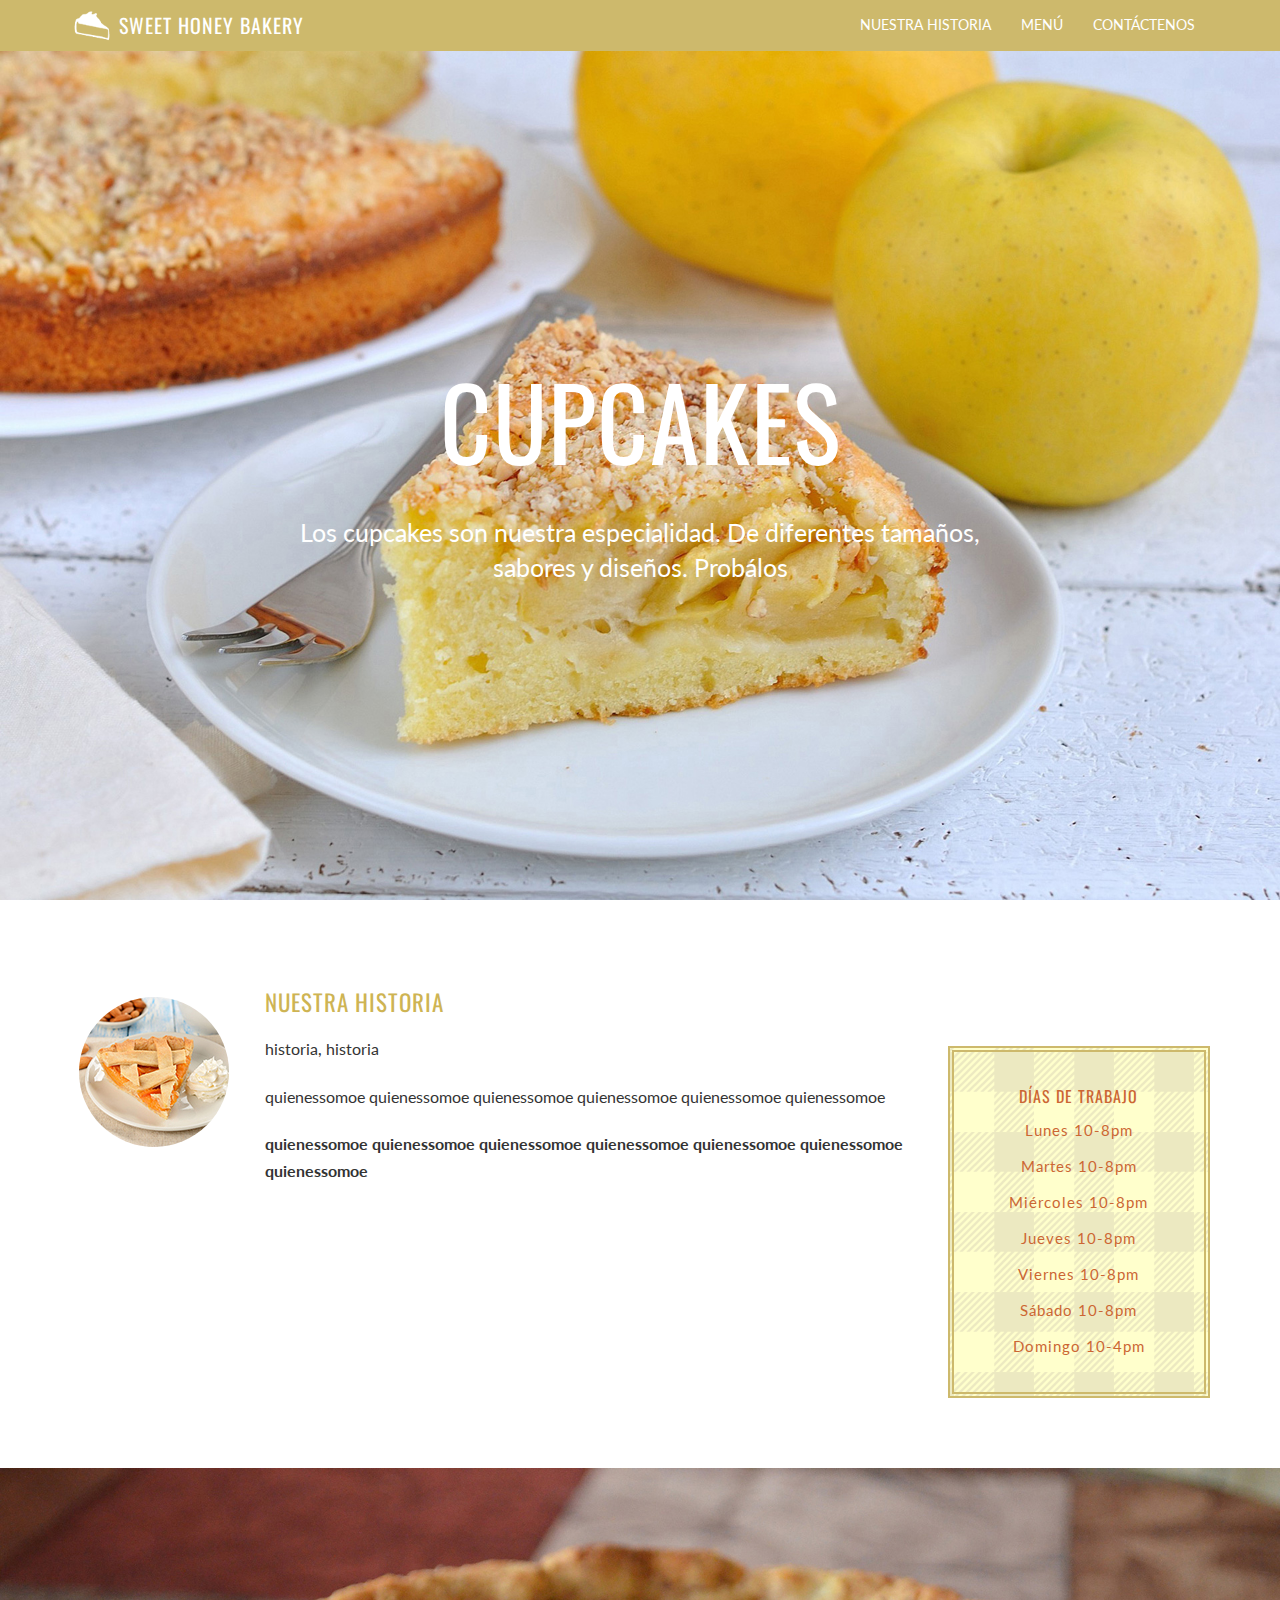
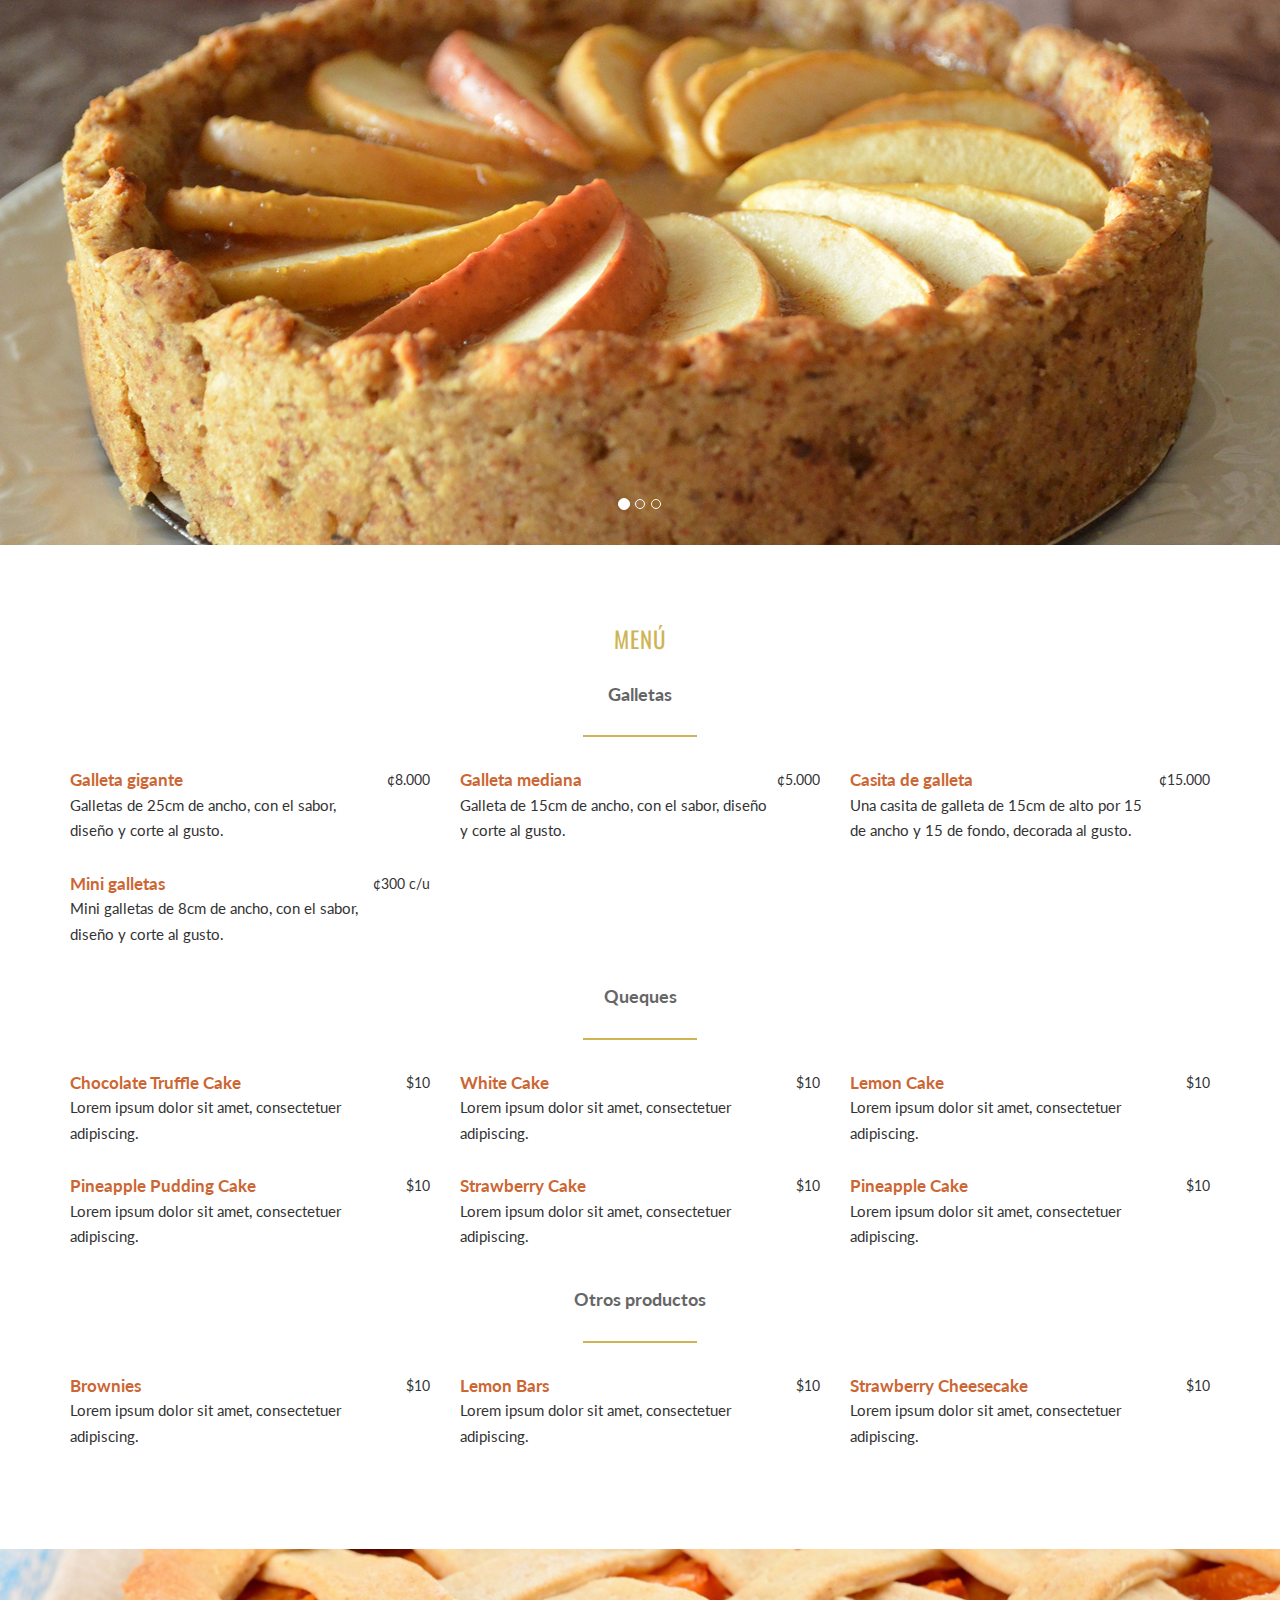
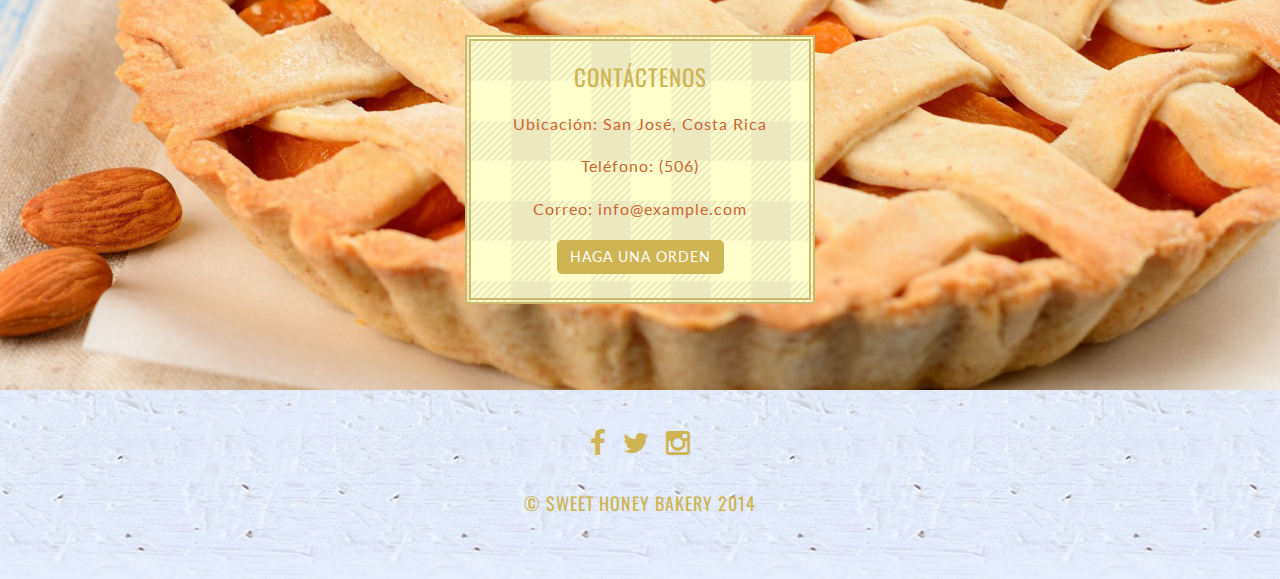
==== index.html @ f5531861 "Actualizando el index" ====
<!DOCTYPE html>
<html lang="en">    
    <head>
		<meta charset="utf-8">
		<meta name="viewport" content="width=device-width, initial-scale=1">
		<meta name="description" content="">    
		<title>Sweet Honey Bakery</title>    
		<!-- Bootstrap CSS -->
		<link href="css/bootstrap.min.css" rel="stylesheet">
		<!-- Custom CSS -->
		<link href="css/main.css" rel="stylesheet">    
		<!-- Custom Fonts -->
		<link href="font-awesome/css/font-awesome.min.css" rel="stylesheet" type="text/css">
		<link href='http://fonts.googleapis.com/css?family=Oswald:400,300,700' rel='stylesheet' type='text/css'>
		<link href='http://fonts.googleapis.com/css?family=Lato:300,400,700' rel='stylesheet' type='text/css'>
		<!-- HTML5 Shim and Respond.js IE8 support of HTML5 elements and media queries -->
		<!--[if lt IE 9]>
         <script src="https://oss.maxcdn.com/libs/html5shiv/3.7.0/
            html5shiv.js"></script>
         <script src="https://oss.maxcdn.com/libs/respond.js/1.3.0/
            respond.min.js"></script>
		<![endif]-->    
	</head>    
    <body id="page-top" data-spy="scroll" data-target="navbar-fixed-top">    
		<!-- Start Navigation -->
		<nav class="navbar navbar-custom navbar-fixed-top" role="navigation">
			<div class="container">
				<div class="navbar-header">
					<button type="button" class="navbar-toggle" data-toggle="collapse" data-target=".navbar-main-collapse">
						<i class="fa fa-bars"></i>
					</button>
					<a class="navbar-brand page-scroll" href="#page-top">
						<img src="img/logo.png" width="40" height="30" alt="logo" class="logo"/> Sweet Honey Bakery
					</a>
				</div>		
				<div class="collapse navbar-collapse navbar-right navbar-main-collapse">
					<ul class="nav navbar-nav">
						<li>
							<a class="page-scroll" href="#our">
								Nuestra historia
							</a>
						</li>
						<li>
							<a class="page-scroll" href="#menu">
								Menú
							</a>
						</li>
						<li>
							<a class="page-scroll" href="#visit">
								Contáctenos
							</a>
						</li>
					</ul>
				</div>
			<!-- /.navbar-collapse -->
			</div>
			<!-- /.container -->    
		</nav>
		<!-- End Navigation -->
		<!-- Start Intro Header -->
    <header class="intro">
    <div class="intro-body">
    <div class="container">
    <div class="row">
    <div class="col-md-8 col-md-offset-2">
    <h1 class="main-text">CUPCAKES</h1>
    <p class="intro-text">Los cupcakes son nuestra especialidad. De diferentes tamaños, sabores y diseños. Probálos </p>
    </div>
    </div>    

    </div>
    </div>
    </header>
    <!-- End Intro Header -->

    
    
    <!-- Start About Section -->
    <div id="our" class="container content-section">
    <div class="row">
    
    <div class="col-md-2 col-sm-3">
    <img src="img/photo1.jpg" alt="photo" class="circular"/>
    </div>
    
    
    <div class="col-md-7 col-sm-5">
    <h2>Nuestra historia</h2>
    <p>historia, historia </p>
    <p>quienessomoe quienessomoe quienessomoe quienessomoe quienessomoe quienessomoe</p>
    <p><strong>quienessomoe quienessomoe quienessomoe quienessomoe quienessomoe quienessomoe quienessomoe</strong></p>
    </div>
                
    <div class="col-xs-8 col-md-3 col-sm-4">
    <div class="box-hours">
    <h3>Días de trabajo
    <span>Lunes 10-8pm</span>
    <span>Martes 10-8pm</span>
    <span>Miércoles 10-8pm</span>
    <span>Jueves 10-8pm</span>
    <span>Viernes 10-8pm</span>
    <span>Sábado 10-8pm</span>
    <span>Domingo 10-4pm</span></h3>
    </div>
    </div>
    </div>
    </div>
    <!-- End About Section -->

   
    <!-- Start Slider Section -->
    <div class="content-section">
    <div id="header-carousel" class="carousel slide carousel-fade header-carousel" data-ride="carousel"> 
    <ol class="carousel-indicators">
    <li data-target="#header-carousel" data-slide-to="0" class="active"></li>
    <li data-target="#header-carousel" data-slide-to="1"></li> 
    <li data-target="#header-carousel" data-slide-to="2"></li>
    </ol>   
    
    <div class="carousel-inner">    
    
    <div class="item active"> 
    <img src="img/photo2.jpg" alt="photo">   
    </div>
                    
                    
    <div class="item">    
    <img src="img/photo3.jpg" alt="photo">      
    </div> 
    
    <div class="item">    
    <img src="img/photo4.jpg" alt="photo">      
    </div> 
    
    </div>   
    </div>
    </div>
    <!-- End Slider Section -->

        
    
    <!-- Start Menu Section -->
    <div id="menu" class="container content-section">
    <div class="row">
    
    <!-- Menu heading -->
    <div class="col-md-12">
    <h4>Menú</h4></div>
    
   <!-- Menu subheading -->
   <div class="col-md-12">
   <div class="heading">Galletas</div> 
   <hr class="style">
   </div>     
     
    <!-- Menu column1 -->
    
    <div class="col-md-4 col-sm-4">
		<div class="menu-content">
			<div class="menu-heading">
				Galleta gigante
				<div class="price">¢8.000</div>
			</div>
			<div class="description">
				Galletas de 25cm de ancho, con el sabor, diseño y corte al gusto.
			</div>
			<div class="menu-heading">
				Mini galletas
				<div class="price">¢300 c/u</div>
			</div>
			<div class="description">
				Mini galletas de 8cm de ancho, con el sabor, diseño y corte al gusto.
			</div>		
		</div>
    </div>
    <!--/Menu column1-->

	<!-- Menu column2 -->
	<div class="col-md-4 col-sm-4">
		<div class="menu-content">    
			<div class="menu-heading">
				Galleta mediana
				<div class="price">¢5.000</div>
			</div>
			<div class="description">
				Galleta de 15cm de ancho, con el sabor, diseño y corte al gusto.
			</div>
		</div>
	</div>
    <!--/Menu column2-->

    <!-- Menu column3 -->
	<div class="col-md-4 col-sm-4">
		<div class="menu-content">    
			<div class="menu-heading">
				Casita de galleta
				<div class="price">¢15.000</div>
			</div>
			<div class="description">
				Una casita de galleta de 15cm de alto por 15 de ancho y 15 de fondo, decorada al gusto.
			</div>
		</div>
    </div>
    <!--/Menu column3-->

    <!-- Menu subheading -->

    <div class="col-md-12 col-sm-12">
    <div class="heading">Queques</div> 
    <hr class="style">
    </div>     
     
    
     <!-- Menu column1 -->
     <div class="col-md-4 col-sm-4">
    
    <div class="menu-content">
    
    <div class="menu-heading">Chocolate Truffle Cake<div class="price">$10</div>
    </div>
    <div class="description">Lorem ipsum dolor sit amet, consectetuer adipiscing.</div>

    <div class="menu-heading">Pineapple Pudding Cake<div class="price">$10</div>
    </div>
    <div class="description">Lorem ipsum dolor sit amet, consectetuer adipiscing.</div>
    
    </div>
    </div>
    <!--/Menu column1-->


    
    <!-- Menu column2 -->
    <div class="col-md-4 col-sm-4">
    
    <div class="menu-content">
    
    <div class="menu-heading">White Cake<div class="price">$10</div>
    </div>
    <div class="description">Lorem ipsum dolor sit amet, consectetuer adipiscing.</div>
    <div class="menu-heading">Strawberry Cake<div class="price">$10</div>
    </div>
    <div class="description">Lorem ipsum dolor sit amet, consectetuer adipiscing.</div>
    </div>
    </div>
    <!--/Menu column2-->


    
    <!-- Menu column3 -->
    <div class="col-md-4 col-sm-4">
    
    <div class="menu-content">
    
    <div class="menu-heading">Lemon Cake<div class="price">$10</div>
    </div>
    <div class="description">Lorem ipsum dolor sit amet, consectetuer adipiscing.</div>
    <div class="menu-heading">Pineapple Cake<div class="price">$10</div>
    </div>
    <div class="description">Lorem ipsum dolor sit amet, consectetuer adipiscing.</div>
    </div>
    </div>
    <!--/Menu column3-->


    
    
    <!-- Menu subheading -->

    <div class="col-md-12 col-sm-12">
    <div class="heading">Otros productos</div> 
    <hr class="style">
    </div>     
     
    
     <!-- Menu column1 -->
    <div class="col-md-4 col-sm-4">
    
    <div class="menu-content">
    
    <div class="menu-heading">Brownies<div class="price">$10</div>
    </div>
    <div class="description">Lorem ipsum dolor sit amet, consectetuer adipiscing.</div>
    </div>
    </div>
    <!--/Menu column1-->


    
    <!-- Menu column2 -->
    <div class="col-md-4 col-sm-4">
    
    <div class="menu-content">
    
    <div class="menu-heading">Lemon Bars<div class="price">$10</div>
    </div>
    <div class="description">Lorem ipsum dolor sit amet, consectetuer adipiscing.</div>
    </div>
    </div>
    <!--/Menu column2-->

    
    <!-- Menu column3 -->
    <div class="col-md-4 col-sm-4">
    
    <div class="menu-content">
    
    <div class="menu-heading">Strawberry Cheesecake<div class="price">$10</div>
    </div>
    <div class="description">Lorem ipsum dolor sit amet, consectetuer adipiscing.</div>
    </div>
    </div>
    <!--/Menu column3-->

    
    </div>
    </div>
    <!-- End Menu Section -->

    
    
    <!-- Start Contact Section -->
    <div id="visit" class="content-section text-center">
    <div class="visit-section">
    <div class="container">
    <div class="col-md-4 col-sm-4 col-xs-10 col-lg-offset-4">
    <div class="visit-box">
    <h4>Contáctenos</h4>
    <h5>Ubicación: San José, Costa Rica</h5>
    <h5>Teléfono: (506) </h5>
    <h5>Correo: info@example.com</h5>
    <a href="#" class="btn contact-btn">Haga una orden</a>

    </div>
    </div>
    </div>
    </div>
    </div>
    <!-- End Contact Section -->

    
    
    <!-- Start Footer -->
    <footer>
    <div class="container text-center">
    <a href="#"><i class="fa fa-facebook fa-2x"></i></a>
    <a href="#"><i class="fa fa-twitter fa-2x icon1"></i></a>
    <a href="#"><i class="fa fa-instagram fa-2x icon1"></i></a>
    </div>
    <h6>&copy; Sweet Honey Bakery 2014</h6>
    </footer>
    <!-- End Footer -->

    
     <!-- jQuery Version -->
    <script src="js/jquery-1.11.0.js"></script>

    <!-- Bootstrap JavaScript -->
    <script src="js/bootstrap.min.js"></script>
    

    <!-- Plugin JavaScript -->
    <script src="js/jquery.easing.min.js"></script>


    <!-- Theme JavaScript -->
    <script src="js/main.js"></script>

    </body>
    
    </html>
---- css/main.css ----
/* ----------------------------------------------------
	 GENERAL STYLES
------------------------------------------------------- */


body {
    width: 100%;
    height: 100%;
    font-family: 'Lato', sans-serif;    
	color:#333333;
    background-color:white;
}

html {
    width: 100%;
    height: 100%;

}

h1,
h2,
h3,
h4,
h5,
h6 {
    
    text-transform: uppercase;
    letter-spacing: 1px;
	margin-bottom:20px;
}

p {
    margin: 0 0 20px;
    font-size:16px;
    line-height: 1.7em;
	
}

img {
	max-width: 100%;	
	height: auto;

}

h2{
	color:#ceb453;
	font-size:23px;
	text-align:left;
	font-weight:400;
	font-family: 'Oswald', sans-serif;    


	
	
}


h3 {
	color:#cc6633;
	font-size:16px;
	line-height:2em;
	text-align:center;
	font-weight: 400;
    font-family: 'Oswald', sans-serif;    


	
	
}

h3 span{
	color:#cc6633;
	font-size:15px;
	display:block;
	margin-top:2px;
	padding-bottom:2px;
	font-family: 'Lato', sans-serif;
	font-weight:400;
	text-transform:capitalize;
	
	
}




h4 {
	color:#ceb453;
	font-size:23px;
	line-height:1.3em;
	text-align:center;
	font-family: 'Oswald', sans-serif; 
	font-weight: 400;
   
	
	
}

h5{
	color:#cc6633;
	font-size:16px;
	text-transform:none;
	display:block;
	font-family: 'Lato', sans-serif;
	font-weight:400;
	margin-top:5px;
	line-height:1.4em;
	text-align:center;
	
	
}

h6{
	    
	font-family: 'Oswald', sans-serif;    
    font-weight: 400;
	font-size:18px;
	margin-top:30px;
	line-height:1.7em;
	color:#ceb453;
	text-align:center;


}


a {
	color:#ceb453;
    -webkit-transition: all .2s ease-in-out;
    -moz-transition: all .2s ease-in-out;
    transition: all .2s ease-in-out;
}


a:hover {
	color:#cc6633;
}


.logo{
	margin-top:-7px;
	margin-left:3px;
	
	
}


/* ----------------------------------------------------
	 NAVIGATION STYLES
------------------------------------------------------- */


.navbar-custom {
    margin-bottom: 0;
    text-transform: uppercase;
	font-family: 'Lato', sans-serif;
    background-color:#cdb96c;

}

.navbar-custom .navbar-brand {
    font-weight: 400;
	font-family: 'Oswald', sans-serif;    
	font-size:20px;
	letter-spacing:1px; 
	color:white;  

}

.navbar-custom .navbar-brand:focus {
    outline: 0;
}

.navbar-custom .navbar-toggle {
	color:#333333;

}

.navbar-custom .navbar-brand .navbar-toggle:focus,
.navbar-custom .navbar-brand .navbar-toggle:active {
    outline: 0;
	
}

.navbar-custom a {
    color: #fff;
	margin-top:0;
	font-size:14px;
}


.navbar-custom .nav li a {
    -webkit-transition: background .3s ease-in-out;
    -moz-transition: background .3s ease-in-out;
    transition: background .3s ease-in-out;
}

.navbar-custom .nav li a:hover,
.navbar-custom .nav li a:focus{
    outline: 0;
    background-color: rgba(255,255,255,.3);
}




/* ----------------------------------------------------
	 INTRO STYLES
------------------------------------------------------- */


.intro {
    display: table;
    width: 100%;
    height: auto;
    padding: 100px 0;
    text-align: center;
    color: #fff;
    background: url(../img/banner.jpg) no-repeat bottom center scroll;
    background-color:white;
    -webkit-background-size: cover;
    -moz-background-size: cover;
    background-size: cover;
    -o-background-size: cover;
}

.intro .intro-body {
    display: table-cell;
    vertical-align: middle;
}

.intro .intro-body .main-text {
    font-size: 50px;
	font-weight:400;
	font-family: 'Oswald', sans-serif;
	margin-top:90px;    

}

.intro .intro-body .intro-text {
    font-size: 18px;
	padding:20px;
	line-height:1.4em;
	font-family: 'Lato', sans-serif;
	font-weight:400;   

}




/* ----------------------------------------------------
	 ABOUT  STYLES
------------------------------------------------------- */



.box-hours{
	background-color:#FFC;
	padding:8px;
	border:6px double #cdb96c;
	background-image:url(../img/bg.png);
	background-position:left top;
	background-repeat:repeat;
	margin-top:76px;

}


.circular {
	width: 150px;
	height: 150px;
	border-radius:50%;
	-webkit-border-radius:50%;
	-moz-border-radius: 50%;
	float:left;
	margin-top:27px;
	margin-left:9px;
}




/* ----------------------------------------------------
	 CONTENT STYLE
------------------------------------------------------- */


.content-section {
    padding-top: 70px;
	padding-bottom:0;
}



/* ----------------------------------------------------
	 SLIDER STYLES
------------------------------------------------------- */

.header-carousel{
	background-color:transparent;
}

.header-carousel img{
	height:auto;
}

.carousel-fade .carousel-inner .item{
  opacity: 0;
  -webkit-transition-property: opacity;
  -moz-transition-property: opacity;
  -o-transition-property: opacity;
  transition-property: opacity;
}
.carousel-fade .carousel-inner .active{
  opacity: 1;
}
.carousel-fade .carousel-inner .active.left,
.carousel-fade .carousel-inner .active.right{
  left: 0;
  opacity: 0;
  z-index: 1;
}
.carousel-fade .carousel-inner .next.left,
.carousel-fade .carousel-inner .prev.right{
  opacity: 1;
}
.carousel-fade .carousel-control{
  z-index: 2;
}

.carousel-indicators li{
	border: 1px solid white;
}
.carousel-indicators .active{
	background-color: white;
}



/* ----------------------------------------------------
	 MAIN MENU STYLES
------------------------------------------------------- */


.menu-content {
	font-size:15px;
	position:relative;
	display:block;
	line-height:1.7em;
	margin-bottom:30px;
	-webkit-font-smoothing: antialiased;


}
	
.heading { 
	font-size:18px;  
	color:#666; 
	padding-bottom: 8px;
	margin-top:7px;
	text-align:center;
	font-family: 'Lato', sans-serif;    
	font-weight:700;

}

.menu-heading { 
	text-align:left;
	font-weight:700;
	color:#cc6633;
	font-size:17px;
	font-family: 'Lato', sans-serif;
	letter-spacing:0;   

}


.description {
	text-align:left;
	color:#333333;
	width:86%;
	margin-bottom:27px;
    font-family: 'Lato', sans-serif;
	font-weight:400;    


}


.price {
	position:absolute;
	font-family: 'Lato', sans-serif;    
	color:#333333;
	font-size:14px;
	display:inline;
	font-weight:400;
	right:0;

	
}


hr.style {
    height: 10px;
    border-style: solid;
    border-color:#ceb453;
    border-width: 2px 0 0 0;
	width:10%;
}


/* ----------------------------------------------------
	 VISIT US  STYLES
------------------------------------------------------- */



.visit-box{
	background-color:#FFC;
	border:6px double #cdb96c;
	background-image:url(../img/bg.png);
	background-position:left top;
	background-repeat:repeat;
	padding:12px;

}

.visit-section {
    width: 100%;
    padding: 86px 0;
    color: #fff;
    background: url(../img/photo5.jpg) no-repeat center center scroll;
    background-color:white;
    -webkit-background-size: cover;
    -moz-background-size: cover;
    background-size: cover;
    -o-background-size: cover;
}

.contact-btn{
	color: #fff;
	background-color:#ceb453;
	margin-bottom:12px;
	border-radius:5px;
	text-transform: uppercase;
    font-family: 'Lato', sans-serif;    
    font-weight: 400;
    letter-spacing: 1px;
	font-size:14px;
	text-align:center;

}
.contact-btn:hover{
	color:white;
	background-color:#993300;


}


/* ----------------------------------------------------
	 FOOTER STYLES
------------------------------------------------------- */


footer {
    padding: 40px 0;
	background-image:url(../img/bg-footer.jpg);
	background-position:left top;
	background-repeat:repeat;
}


footer .icon1{
	margin-left:13px;
	margin-top:0;

}


/* ----------------------------------------------------
	 RESPONSIVE STYLES
------------------------------------------------------- */


@media(max-width:1024px) {


.circular {
	width: 142px;
	height: 142px;
}

}



@media(min-width:767px) {

.intro {
        height: 100%;
        padding: 0;
}

.intro .intro-body .main-text {
        font-size: 100px;
}

.intro .intro-body .intro-text {
        font-size: 25px;
}


}

@media(max-width:768px) {


.box-hours{
	
	margin-top:40px;
	margin-bottom:40px;


}

}

@media(max-width:600px) {


.circular {
	float:left;
	margin:7px;
	padding:12px;

	
}


}


@media(max-width:320px) {


.circular {
	display:none;
	
}

.content-section{
	
	padding-top:46px;
	
}


}
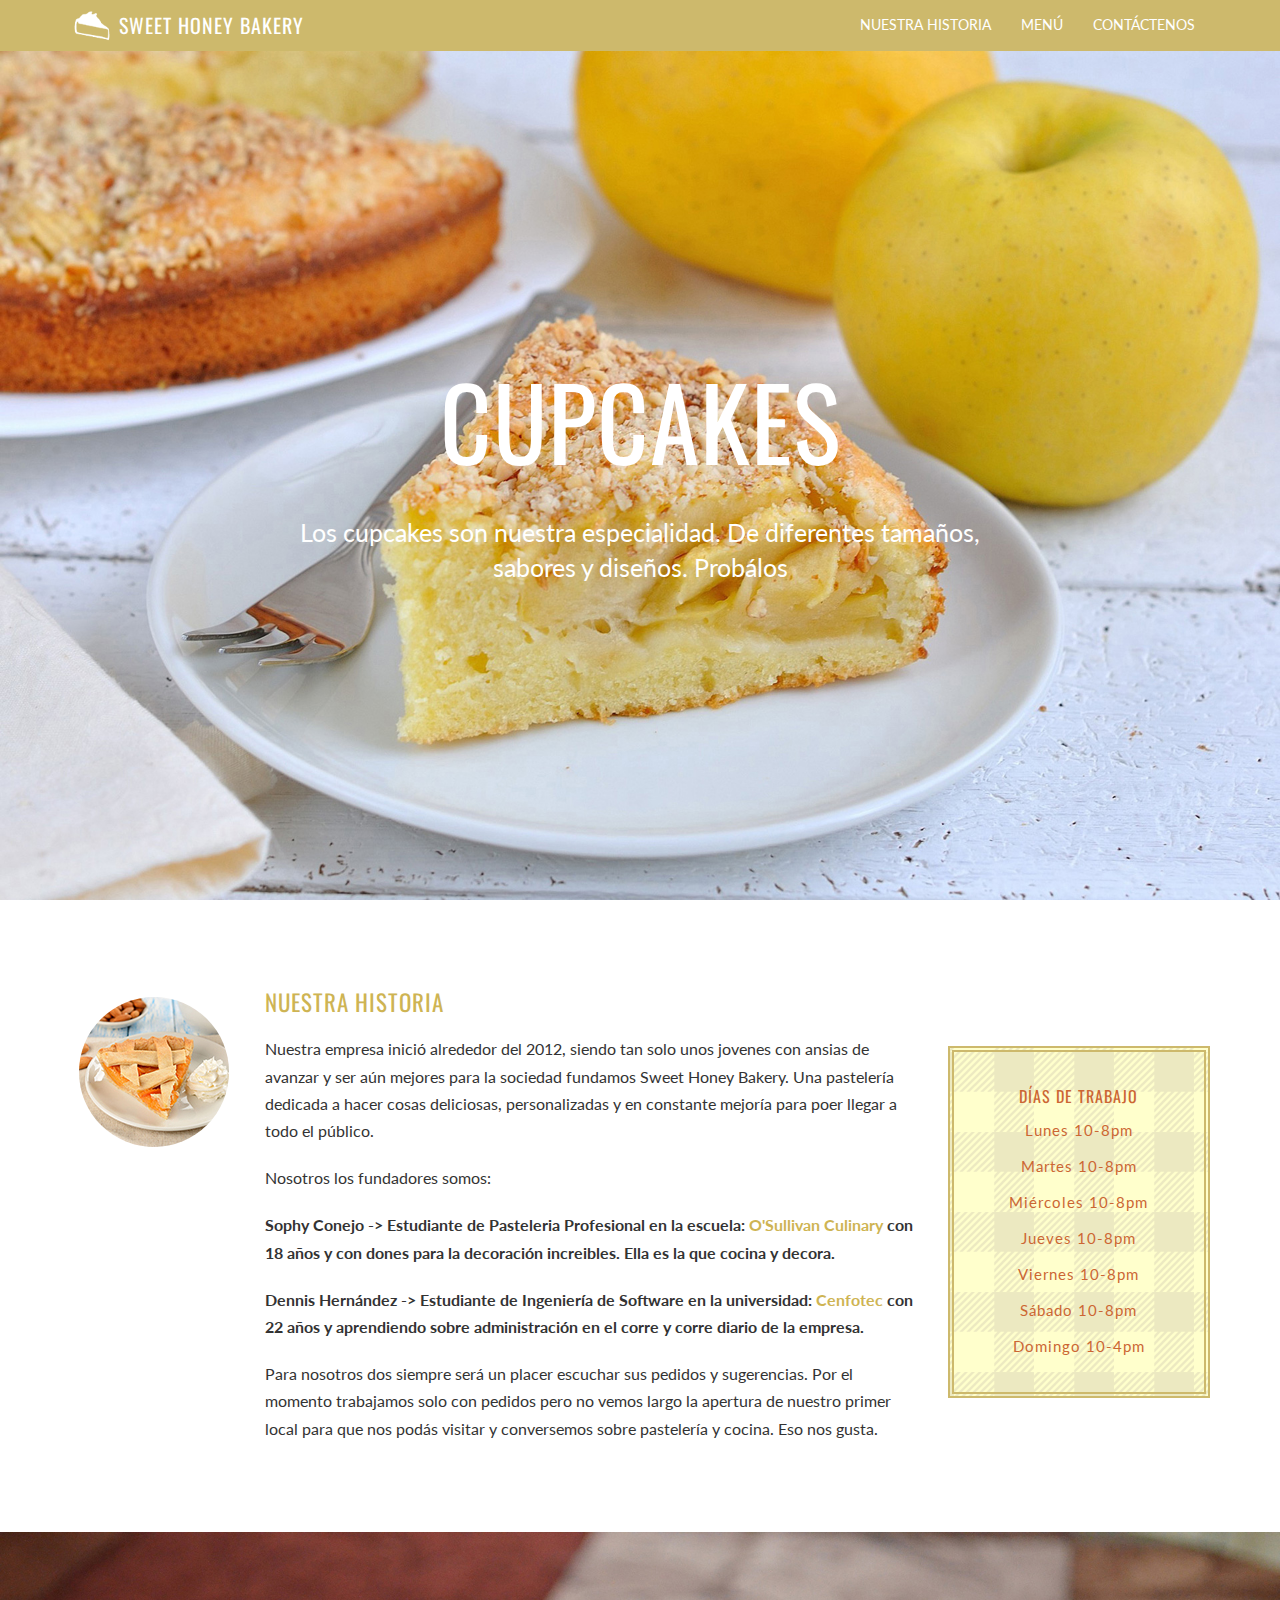
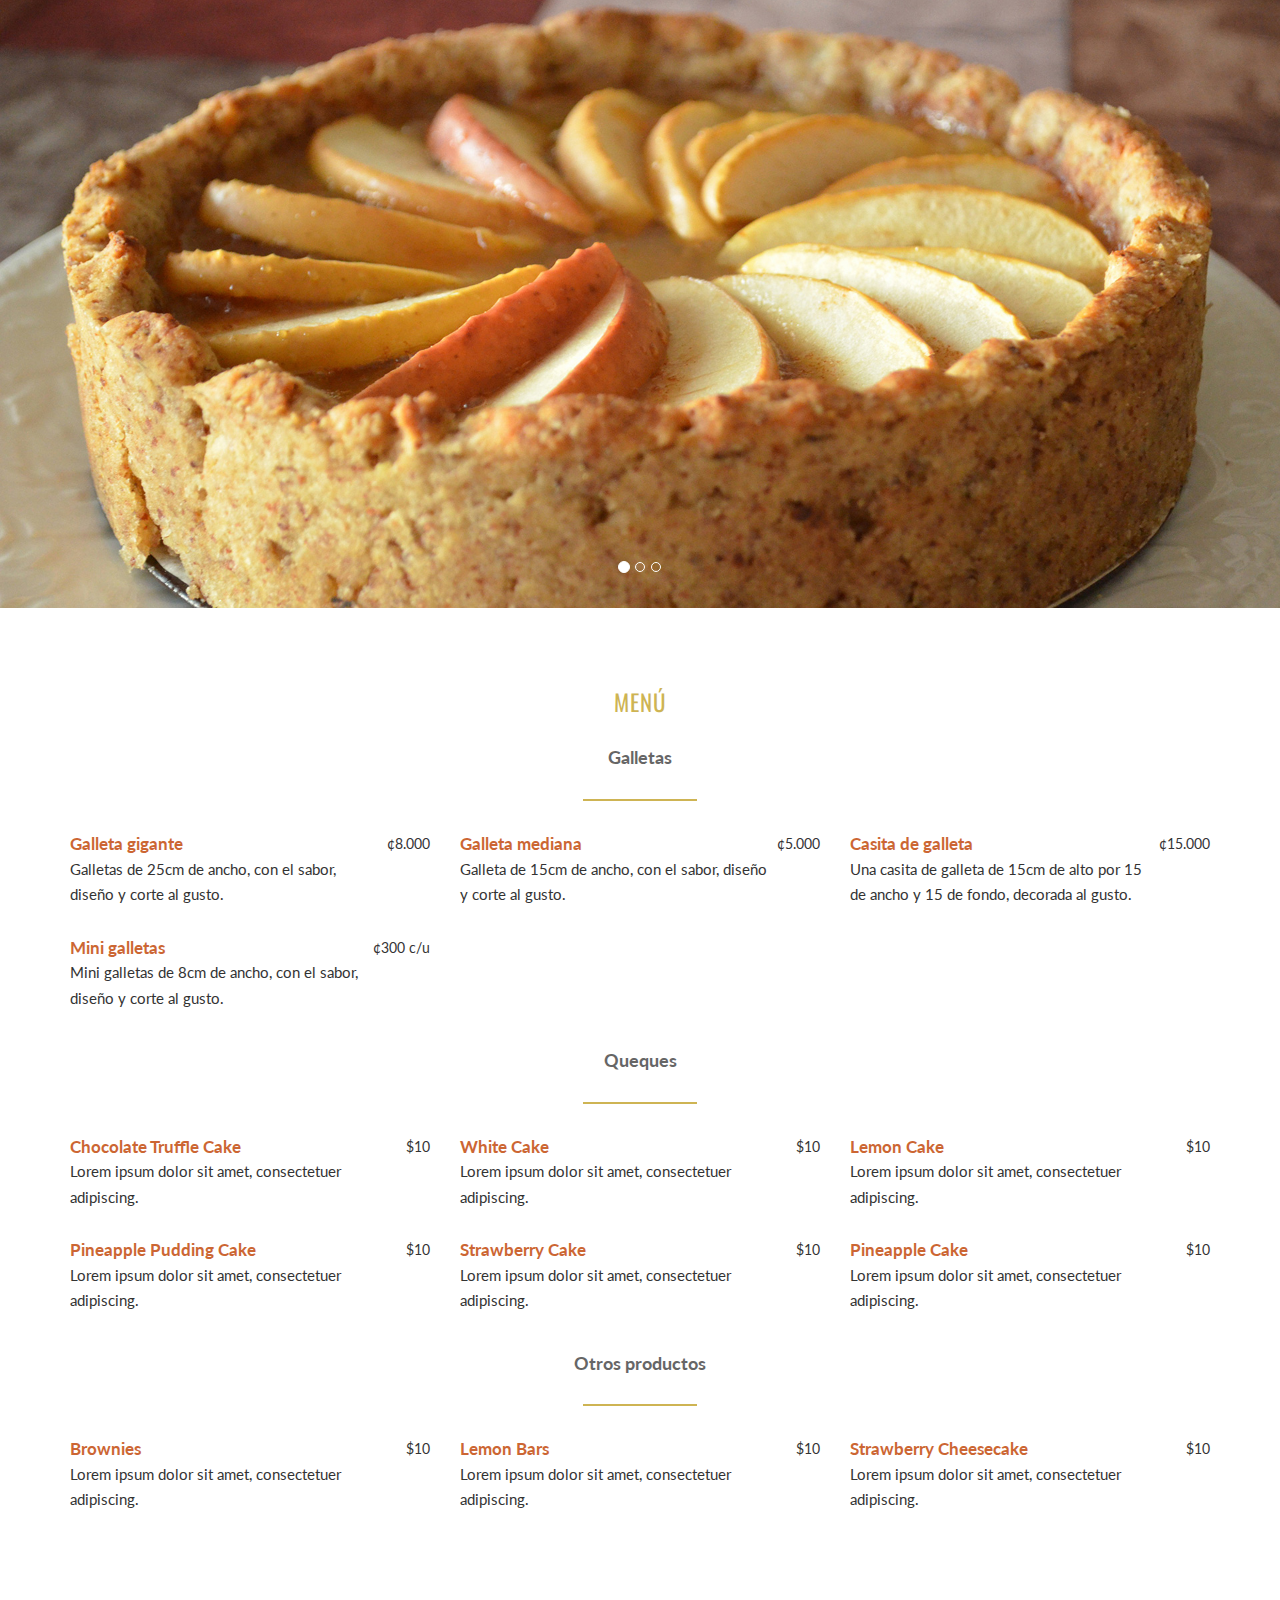
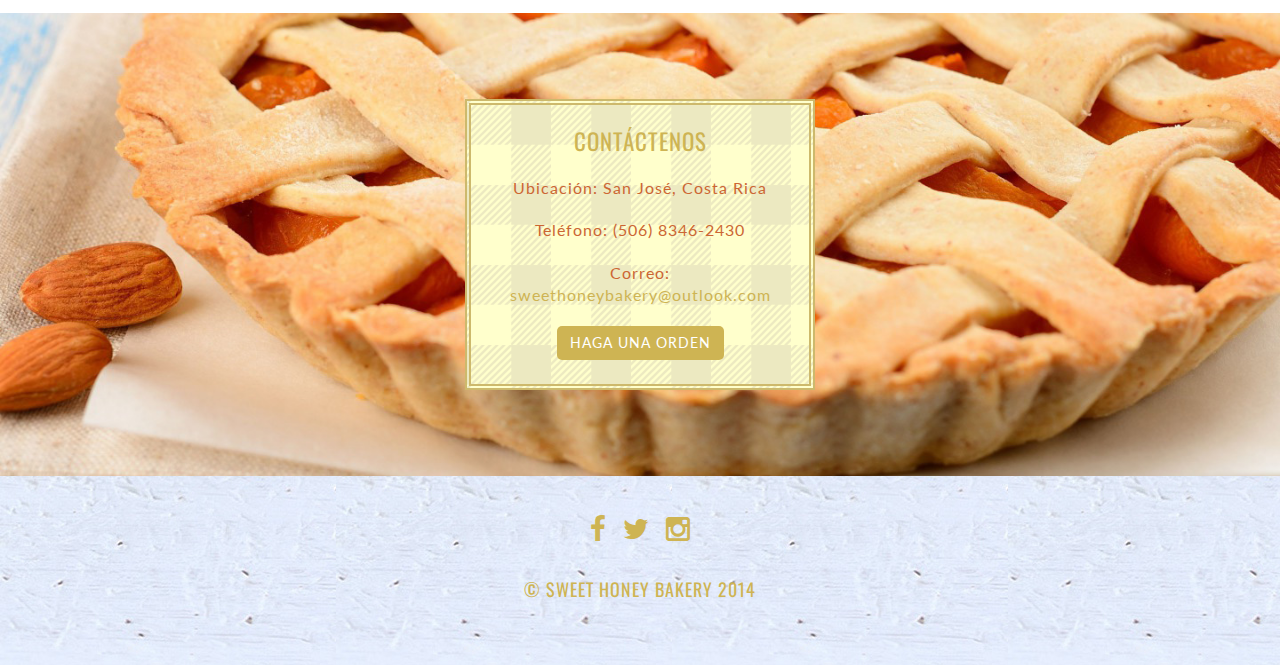
==== commit 9b075b2b: "Historia mejorada" ====
--- a/index.html
+++ b/index.html
@@ -58,314 +58,358 @@
 		</nav>
 		<!-- End Navigation -->
 		<!-- Start Intro Header -->
-    <header class="intro">
-    <div class="intro-body">
-    <div class="container">
-    <div class="row">
-    <div class="col-md-8 col-md-offset-2">
-    <h1 class="main-text">CUPCAKES</h1>
-    <p class="intro-text">Los cupcakes son nuestra especialidad. De diferentes tamaños, sabores y diseños. Probálos </p>
-    </div>
-    </div>    
-
-    </div>
-    </div>
-    </header>
-    <!-- End Intro Header -->
-
-    
-    
-    <!-- Start About Section -->
-    <div id="our" class="container content-section">
-    <div class="row">
-    
-    <div class="col-md-2 col-sm-3">
-    <img src="img/photo1.jpg" alt="photo" class="circular"/>
-    </div>
-    
-    
-    <div class="col-md-7 col-sm-5">
-    <h2>Nuestra historia</h2>
-    <p>historia, historia </p>
-    <p>quienessomoe quienessomoe quienessomoe quienessomoe quienessomoe quienessomoe</p>
-    <p><strong>quienessomoe quienessomoe quienessomoe quienessomoe quienessomoe quienessomoe quienessomoe</strong></p>
-    </div>
-                
-    <div class="col-xs-8 col-md-3 col-sm-4">
-    <div class="box-hours">
-    <h3>Días de trabajo
-    <span>Lunes 10-8pm</span>
-    <span>Martes 10-8pm</span>
-    <span>Miércoles 10-8pm</span>
-    <span>Jueves 10-8pm</span>
-    <span>Viernes 10-8pm</span>
-    <span>Sábado 10-8pm</span>
-    <span>Domingo 10-4pm</span></h3>
-    </div>
-    </div>
-    </div>
-    </div>
-    <!-- End About Section -->
-
-   
-    <!-- Start Slider Section -->
-    <div class="content-section">
-    <div id="header-carousel" class="carousel slide carousel-fade header-carousel" data-ride="carousel"> 
-    <ol class="carousel-indicators">
-    <li data-target="#header-carousel" data-slide-to="0" class="active"></li>
-    <li data-target="#header-carousel" data-slide-to="1"></li> 
-    <li data-target="#header-carousel" data-slide-to="2"></li>
-    </ol>   
-    
-    <div class="carousel-inner">    
-    
-    <div class="item active"> 
-    <img src="img/photo2.jpg" alt="photo">   
-    </div>
-                    
-                    
-    <div class="item">    
-    <img src="img/photo3.jpg" alt="photo">      
-    </div> 
-    
-    <div class="item">    
-    <img src="img/photo4.jpg" alt="photo">      
-    </div> 
-    
-    </div>   
-    </div>
-    </div>
-    <!-- End Slider Section -->
-
-        
-    
-    <!-- Start Menu Section -->
-    <div id="menu" class="container content-section">
-    <div class="row">
-    
-    <!-- Menu heading -->
-    <div class="col-md-12">
-    <h4>Menú</h4></div>
-    
-   <!-- Menu subheading -->
-   <div class="col-md-12">
-   <div class="heading">Galletas</div> 
-   <hr class="style">
-   </div>     
-     
-    <!-- Menu column1 -->
-    
-    <div class="col-md-4 col-sm-4">
-		<div class="menu-content">
-			<div class="menu-heading">
-				Galleta gigante
-				<div class="price">¢8.000</div>
-			</div>
-			<div class="description">
-				Galletas de 25cm de ancho, con el sabor, diseño y corte al gusto.
-			</div>
-			<div class="menu-heading">
-				Mini galletas
-				<div class="price">¢300 c/u</div>
-			</div>
-			<div class="description">
-				Mini galletas de 8cm de ancho, con el sabor, diseño y corte al gusto.
-			</div>		
+		<header class="intro">
+			<div class="intro-body">
+				<div class="container">
+					<div class="row">
+						<div class="col-md-8 col-md-offset-2">
+							<h1 class="main-text">
+								CUPCAKES
+							</h1>
+							<p class="intro-text">
+								Los cupcakes son nuestra especialidad. De diferentes tamaños, sabores y diseños. Probálos 
+							</p>
+						</div>
+					</div>	
+				</div>
+			</div>
+		</header>
+		<!-- End Intro Header -->
+		<!-- Start About Section -->
+		<div id="our" class="container content-section">
+			<div class="row">			
+				<div class="col-md-2 col-sm-3">
+					<img src="img/photo1.jpg" alt="photo" class="circular"/>
+				</div>
+				<div class="col-md-7 col-sm-5">
+					<h2>
+						Nuestra historia
+					</h2>
+					<p>
+						Nuestra empresa inició alrededor del 2012, siendo tan solo unos jovenes con ansias de avanzar y ser
+						aún mejores para la sociedad fundamos Sweet Honey Bakery.
+						Una pastelería dedicada a hacer cosas deliciosas, personalizadas y en constante mejoría para 
+						poer llegar a todo el público.
+					</p>
+					<p>
+						Nosotros los fundadores somos:
+					</p>
+					<p>
+						<strong>
+							Sophy Conejo -> Estudiante de Pasteleria Profesional en la escuela: 
+							<a href="https://www.facebook.com/osullivanculinary" target="_blank">
+								O'Sullivan Culinary
+							</a>
+							con 18 años y con dones para la decoración increibles. Ella es la que cocina y decora.
+						</strong>
+					</p>
+					<p>
+						<strong>
+							Dennis Hernández -> Estudiante de Ingeniería de Software en la universidad:
+							<a href="https://www.facebook.com/osullivanculinary" target="_blank">
+								Cenfotec
+							</a>
+							con 22 años y aprendiendo sobre administración en el corre y corre diario de la empresa.
+						</strong>
+					</p>
+					<p>
+						Para nosotros dos siempre será un placer escuchar sus pedidos y sugerencias. Por el momento trabajamos
+						solo con pedidos pero no vemos largo la apertura de nuestro primer local para que nos podás visitar y
+						conversemos sobre pastelería y cocina. Eso nos gusta.
+					</p>
+				</div>
+				<div class="col-xs-8 col-md-3 col-sm-4">
+					<div class="box-hours">
+						<h3>
+							Días de trabajo
+							<span>
+								Lunes 10-8pm
+							</span>
+							<span>
+								Martes 10-8pm
+							</span>
+							<span>
+								Miércoles 10-8pm
+							</span>
+							<span>
+								Jueves 10-8pm
+							</span>
+							<span>
+								Viernes 10-8pm
+							</span>
+							<span>
+								Sábado 10-8pm
+							</span>
+							<span>
+								Domingo 10-4pm
+							</span>
+						</h3>
+					</div>
+				</div>
+			</div>
 		</div>
-    </div>
-    <!--/Menu column1-->
-
-	<!-- Menu column2 -->
-	<div class="col-md-4 col-sm-4">
-		<div class="menu-content">    
-			<div class="menu-heading">
-				Galleta mediana
-				<div class="price">¢5.000</div>
-			</div>
-			<div class="description">
-				Galleta de 15cm de ancho, con el sabor, diseño y corte al gusto.
+		<!-- End About Section -->   
+		<!-- Start Slider Section -->
+		<div class="content-section">
+			<div id="header-carousel" class="carousel slide carousel-fade header-carousel" data-ride="carousel"> 
+				<ol class="carousel-indicators">
+					<li data-target="#header-carousel" data-slide-to="0" class="active">
+					</li>
+					<li data-target="#header-carousel" data-slide-to="1">
+					</li> 
+					<li data-target="#header-carousel" data-slide-to="2">
+					</li>
+				</ol>   				
+				<div class="carousel-inner">    				
+					<div class="item active"> 
+						<img src="img/photo2.jpg" alt="photo">   
+					</div>
+					<div class="item">    
+						<img src="img/photo3.jpg" alt="photo">      
+					</div> 				
+					<div class="item">    
+						<img src="img/photo4.jpg" alt="photo">      
+					</div> 				
+				</div>   
 			</div>
 		</div>
-	</div>
-    <!--/Menu column2-->
-
-    <!-- Menu column3 -->
-	<div class="col-md-4 col-sm-4">
-		<div class="menu-content">    
-			<div class="menu-heading">
-				Casita de galleta
-				<div class="price">¢15.000</div>
-			</div>
-			<div class="description">
-				Una casita de galleta de 15cm de alto por 15 de ancho y 15 de fondo, decorada al gusto.
+		<!-- End Slider Section -->
+		<!-- Start Menu Section -->
+		<div id="menu" class="container content-section">
+			<div class="row">		
+				<!-- Menu heading -->
+				<div class="col-md-12">
+					<h4>
+						Menú
+					</h4>
+				</div>		
+				<!-- Menu subheading -->
+				<div class="col-md-12">
+					<div class="heading">
+						Galletas
+					</div> 
+					<hr class="style">
+				</div>          
+				<!-- Menu column1 -->    
+				<div class="col-md-4 col-sm-4">
+					<div class="menu-content">
+						<div class="menu-heading">
+							Galleta gigante
+							<div class="price">¢8.000</div>
+						</div>
+						<div class="description">
+							Galletas de 25cm de ancho, con el sabor, diseño y corte al gusto.
+						</div>
+						<div class="menu-heading">
+							Mini galletas
+							<div class="price">¢300 c/u</div>
+						</div>
+						<div class="description">
+							Mini galletas de 8cm de ancho, con el sabor, diseño y corte al gusto.
+						</div>		
+					</div>
+				</div>
+				<!--/Menu column1-->
+				<!-- Menu column2 -->
+				<div class="col-md-4 col-sm-4">
+					<div class="menu-content">    
+						<div class="menu-heading">
+							Galleta mediana
+							<div class="price">¢5.000</div>
+						</div>
+						<div class="description">
+							Galleta de 15cm de ancho, con el sabor, diseño y corte al gusto.
+						</div>
+					</div>
+				</div>
+				<!--/Menu column2-->
+				<!-- Menu column3 -->
+				<div class="col-md-4 col-sm-4">
+					<div class="menu-content">    
+						<div class="menu-heading">
+							Casita de galleta
+							<div class="price">¢15.000</div>
+						</div>
+						<div class="description">
+							Una casita de galleta de 15cm de alto por 15 de ancho y 15 de fondo, decorada al gusto.
+						</div>
+					</div>
+				</div>
+				<!--/Menu column3-->
+				<!-- Menu subheading -->
+				<div class="col-md-12 col-sm-12">
+					<div class="heading">
+						Queques
+					</div> 
+					<hr class="style">
+				</div>         
+				 <!-- Menu column1 -->
+				 <div class="col-md-4 col-sm-4">			
+					<div class="menu-content">				
+						<div class="menu-heading">
+							Chocolate Truffle Cake
+							<div class="price">$10</div>
+						</div>
+						<div class="description">
+							Lorem ipsum dolor sit amet, consectetuer adipiscing.
+						</div>
+						<div class="menu-heading">
+							Pineapple Pudding Cake
+							<div class="price">$10</div>
+						</div>
+						<div class="description">
+							Lorem ipsum dolor sit amet, consectetuer adipiscing.
+						</div>				
+					</div>
+				</div>
+				<!--/Menu column1-->
+				<!-- Menu column2 -->
+				<div class="col-md-4 col-sm-4">			
+					<div class="menu-content">			
+						<div class="menu-heading">
+							White Cake
+							<div class="price">$10</div>
+						</div>
+						<div class="description">
+							Lorem ipsum dolor sit amet, consectetuer adipiscing.
+						</div>
+						<div class="menu-heading">
+							Strawberry Cake
+							<div class="price">$10</div>
+						</div>
+						<div class="description">
+							Lorem ipsum dolor sit amet, consectetuer adipiscing.
+						</div>
+					</div>
+				</div>
+				<!--/Menu column2-->    
+				<!-- Menu column3 -->
+				<div class="col-md-4 col-sm-4">			
+					<div class="menu-content">			
+						<div class="menu-heading">
+							Lemon Cake
+							<div class="price">$10</div>
+						</div>
+						<div class="description">
+							Lorem ipsum dolor sit amet, consectetuer adipiscing.
+						</div>
+						<div class="menu-heading">
+							Pineapple Cake
+							<div class="price">$10</div>
+						</div>
+						<div class="description">
+							Lorem ipsum dolor sit amet, consectetuer adipiscing.
+						</div>
+					</div>
+				</div>
+				<!--/Menu column3-->
+				<!-- Menu subheading -->
+				<div class="col-md-12 col-sm-12">
+					<div class="heading">
+						Otros productos
+					</div> 
+					<hr class="style">
+				</div>           
+				 <!-- Menu column1 -->
+				<div class="col-md-4 col-sm-4">			
+					<div class="menu-content">			
+						<div class="menu-heading">
+							Brownies
+							<div class="price">$10</div>
+						</div>
+						<div class="description">
+							Lorem ipsum dolor sit amet, consectetuer adipiscing.
+						</div>
+					</div>
+				</div>
+				<!--/Menu column1-->
+				<!-- Menu column2 -->
+				<div class="col-md-4 col-sm-4">			
+					<div class="menu-content">			
+						<div class="menu-heading">
+							Lemon Bars
+							<div class="price">$10</div>
+						</div>
+						<div class="description">
+							Lorem ipsum dolor sit amet, consectetuer adipiscing.
+						</div>
+					</div>
+				</div>
+				<!--/Menu column2-->
+				<!-- Menu column3 -->
+				<div class="col-md-4 col-sm-4">    
+					<div class="menu-content">			
+						<div class="menu-heading">
+							Strawberry Cheesecake
+							<div class="price">$10</div>
+						</div>
+						<div class="description">
+							Lorem ipsum dolor sit amet, consectetuer adipiscing.
+						</div>
+					</div>
+				</div>
+				<!--/Menu column3-->  		
 			</div>
 		</div>
-    </div>
-    <!--/Menu column3-->
-
-    <!-- Menu subheading -->
-
-    <div class="col-md-12 col-sm-12">
-    <div class="heading">Queques</div> 
-    <hr class="style">
-    </div>     
-     
-    
-     <!-- Menu column1 -->
-     <div class="col-md-4 col-sm-4">
-    
-    <div class="menu-content">
-    
-    <div class="menu-heading">Chocolate Truffle Cake<div class="price">$10</div>
-    </div>
-    <div class="description">Lorem ipsum dolor sit amet, consectetuer adipiscing.</div>
-
-    <div class="menu-heading">Pineapple Pudding Cake<div class="price">$10</div>
-    </div>
-    <div class="description">Lorem ipsum dolor sit amet, consectetuer adipiscing.</div>
-    
-    </div>
-    </div>
-    <!--/Menu column1-->
-
-
-    
-    <!-- Menu column2 -->
-    <div class="col-md-4 col-sm-4">
-    
-    <div class="menu-content">
-    
-    <div class="menu-heading">White Cake<div class="price">$10</div>
-    </div>
-    <div class="description">Lorem ipsum dolor sit amet, consectetuer adipiscing.</div>
-    <div class="menu-heading">Strawberry Cake<div class="price">$10</div>
-    </div>
-    <div class="description">Lorem ipsum dolor sit amet, consectetuer adipiscing.</div>
-    </div>
-    </div>
-    <!--/Menu column2-->
-
-
-    
-    <!-- Menu column3 -->
-    <div class="col-md-4 col-sm-4">
-    
-    <div class="menu-content">
-    
-    <div class="menu-heading">Lemon Cake<div class="price">$10</div>
-    </div>
-    <div class="description">Lorem ipsum dolor sit amet, consectetuer adipiscing.</div>
-    <div class="menu-heading">Pineapple Cake<div class="price">$10</div>
-    </div>
-    <div class="description">Lorem ipsum dolor sit amet, consectetuer adipiscing.</div>
-    </div>
-    </div>
-    <!--/Menu column3-->
-
-
-    
-    
-    <!-- Menu subheading -->
-
-    <div class="col-md-12 col-sm-12">
-    <div class="heading">Otros productos</div> 
-    <hr class="style">
-    </div>     
-     
-    
-     <!-- Menu column1 -->
-    <div class="col-md-4 col-sm-4">
-    
-    <div class="menu-content">
-    
-    <div class="menu-heading">Brownies<div class="price">$10</div>
-    </div>
-    <div class="description">Lorem ipsum dolor sit amet, consectetuer adipiscing.</div>
-    </div>
-    </div>
-    <!--/Menu column1-->
-
-
-    
-    <!-- Menu column2 -->
-    <div class="col-md-4 col-sm-4">
-    
-    <div class="menu-content">
-    
-    <div class="menu-heading">Lemon Bars<div class="price">$10</div>
-    </div>
-    <div class="description">Lorem ipsum dolor sit amet, consectetuer adipiscing.</div>
-    </div>
-    </div>
-    <!--/Menu column2-->
-
-    
-    <!-- Menu column3 -->
-    <div class="col-md-4 col-sm-4">
-    
-    <div class="menu-content">
-    
-    <div class="menu-heading">Strawberry Cheesecake<div class="price">$10</div>
-    </div>
-    <div class="description">Lorem ipsum dolor sit amet, consectetuer adipiscing.</div>
-    </div>
-    </div>
-    <!--/Menu column3-->
-
-    
-    </div>
-    </div>
-    <!-- End Menu Section -->
-
-    
-    
-    <!-- Start Contact Section -->
-    <div id="visit" class="content-section text-center">
-    <div class="visit-section">
-    <div class="container">
-    <div class="col-md-4 col-sm-4 col-xs-10 col-lg-offset-4">
-    <div class="visit-box">
-    <h4>Contáctenos</h4>
-    <h5>Ubicación: San José, Costa Rica</h5>
-    <h5>Teléfono: (506) </h5>
-    <h5>Correo: info@example.com</h5>
-    <a href="#" class="btn contact-btn">Haga una orden</a>
-
-    </div>
-    </div>
-    </div>
-    </div>
-    </div>
-    <!-- End Contact Section -->
-
-    
-    
-    <!-- Start Footer -->
-    <footer>
-    <div class="container text-center">
-    <a href="#"><i class="fa fa-facebook fa-2x"></i></a>
-    <a href="#"><i class="fa fa-twitter fa-2x icon1"></i></a>
-    <a href="#"><i class="fa fa-instagram fa-2x icon1"></i></a>
-    </div>
-    <h6>&copy; Sweet Honey Bakery 2014</h6>
-    </footer>
-    <!-- End Footer -->
-
-    
-     <!-- jQuery Version -->
-    <script src="js/jquery-1.11.0.js"></script>
-
-    <!-- Bootstrap JavaScript -->
-    <script src="js/bootstrap.min.js"></script>
-    
-
-    <!-- Plugin JavaScript -->
-    <script src="js/jquery.easing.min.js"></script>
-
-
-    <!-- Theme JavaScript -->
-    <script src="js/main.js"></script>
-
+		<!-- End Menu Section -->
+		<!-- Start Contact Section -->
+		<div id="visit" class="content-section text-center">
+			<div class="visit-section">
+				<div class="container">
+					<div class="col-md-4 col-sm-4 col-xs-10 col-lg-offset-4">
+						<div class="visit-box">
+							<h4>
+								Contáctenos
+							</h4>
+							<h5>
+								Ubicación: San José, Costa Rica
+							</h5>
+							<h5>
+								Teléfono: (506) 8346-2430
+							</h5>
+							<h5>
+								Correo: 
+								<a href="sweethoneybakery@outlook.com">
+									sweethoneybakery@outlook.com
+								</a>
+							</h5>
+							<a href="#" class="btn contact-btn">
+								Haga una orden
+							</a>
+						</div>
+					</div>
+				</div>
+			</div>
+		</div>
+		<!-- End Contact Section -->
+		<!-- Start Footer -->
+		<footer>
+			<div class="container text-center">
+				<a href="https://www.facebook.com/SophysCookies" target="_blank">
+					<i class="fa fa-facebook fa-2x">
+					</i>
+				</a>
+				<a href="#">
+					<i class="fa fa-twitter fa-2x icon1">
+					</i>
+				</a>
+				<a href="#">
+					<i class="fa fa-instagram fa-2x icon1">
+					</i>
+				</a>
+			</div>
+			<h6>
+				&copy; Sweet Honey Bakery 2014
+			</h6>
+		</footer>
+		<!-- End Footer -->
+		 <!-- jQuery Version -->
+		<script src="js/jquery-1.11.0.js"></script>
+		<!-- Bootstrap JavaScript -->
+		<script src="js/bootstrap.min.js"></script>
+		<!-- Plugin JavaScript -->
+		<script src="js/jquery.easing.min.js"></script>
+		<!-- Theme JavaScript -->
+		<script src="js/main.js"></script>
     </body>
-    
-    </html>
+</html>
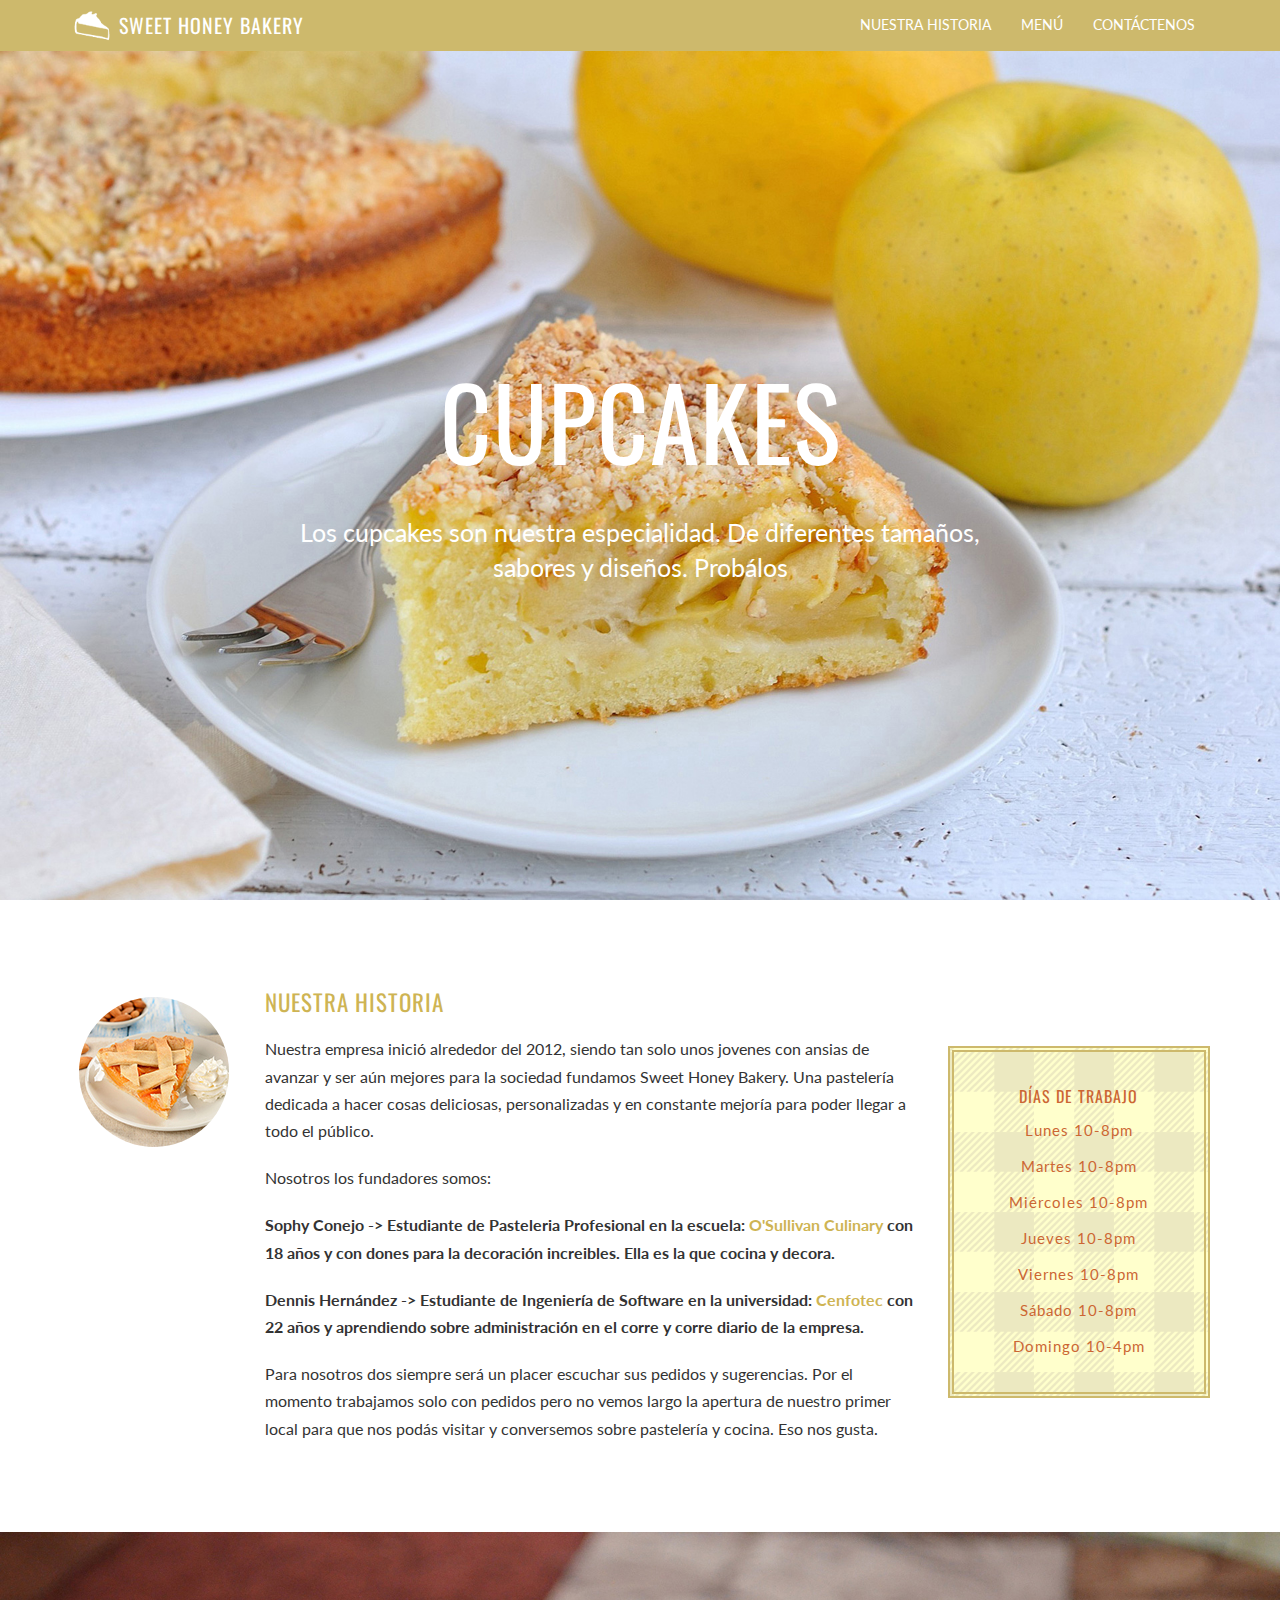
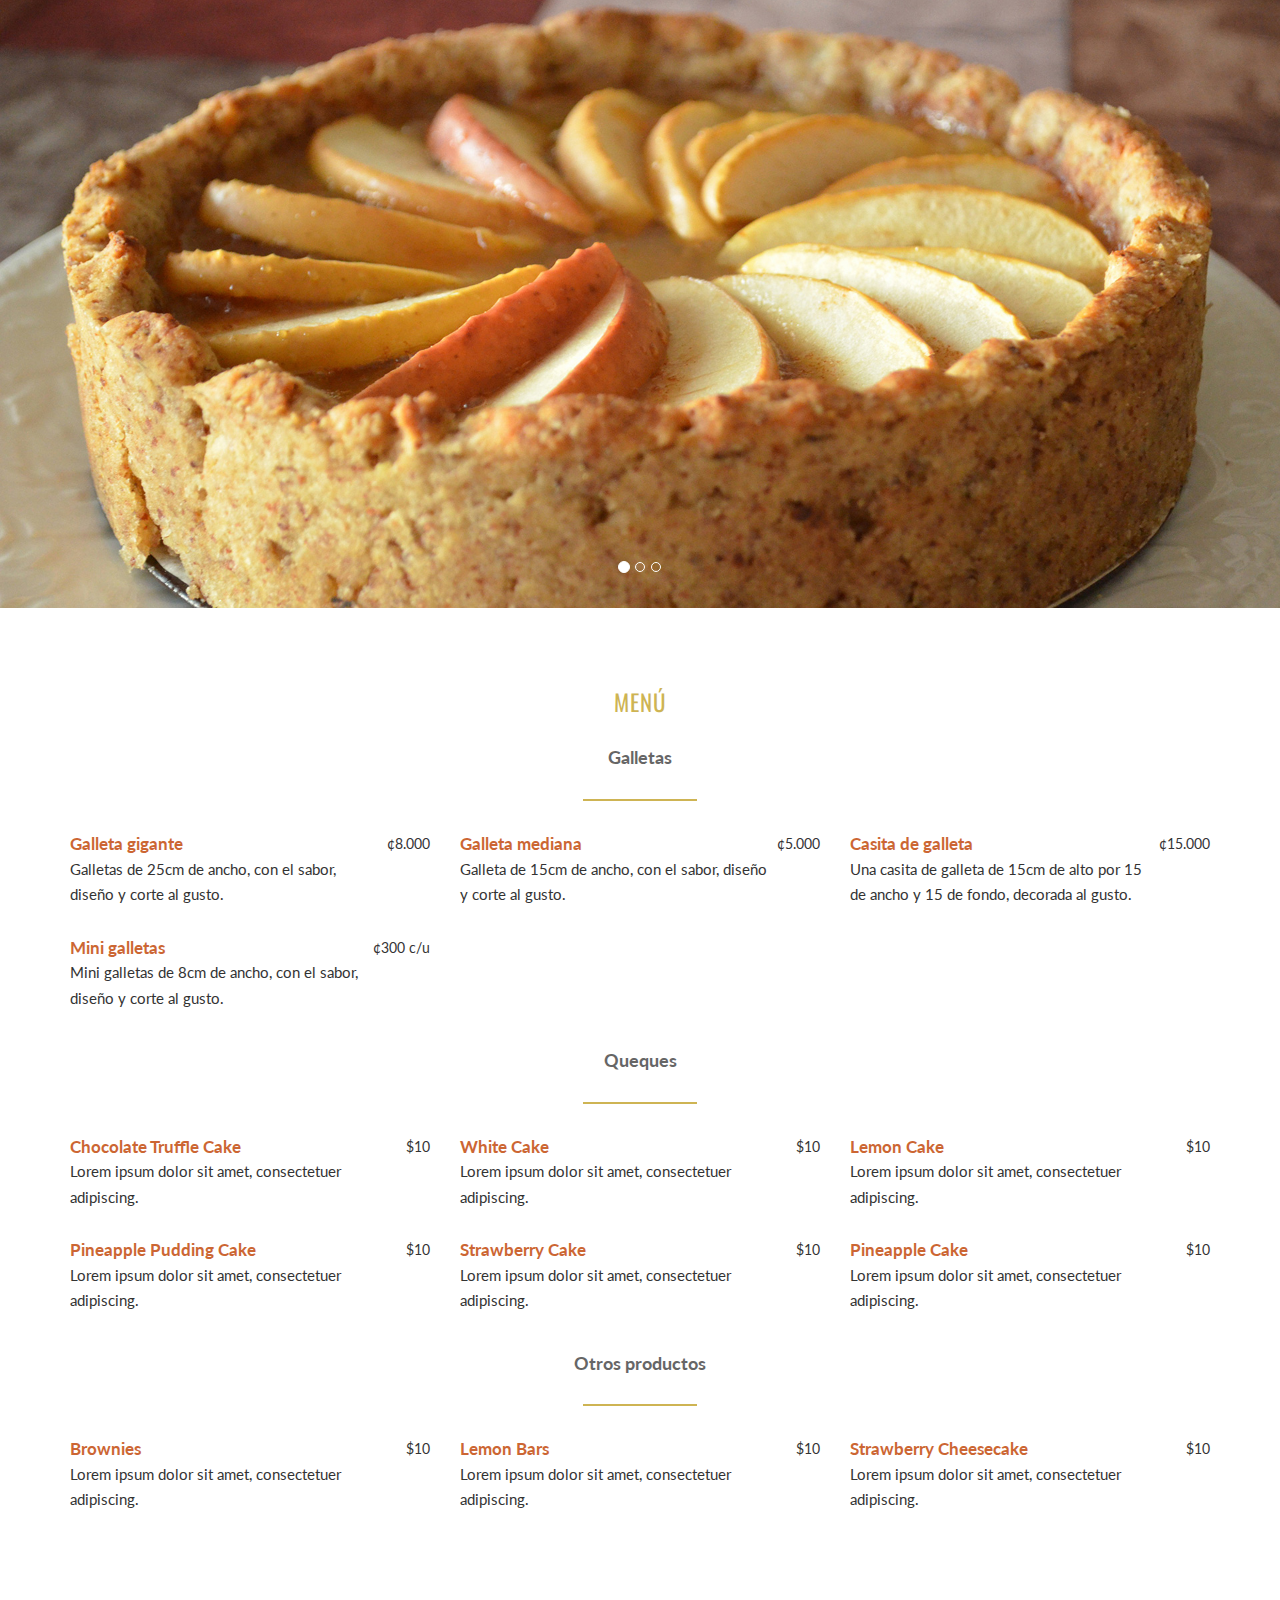
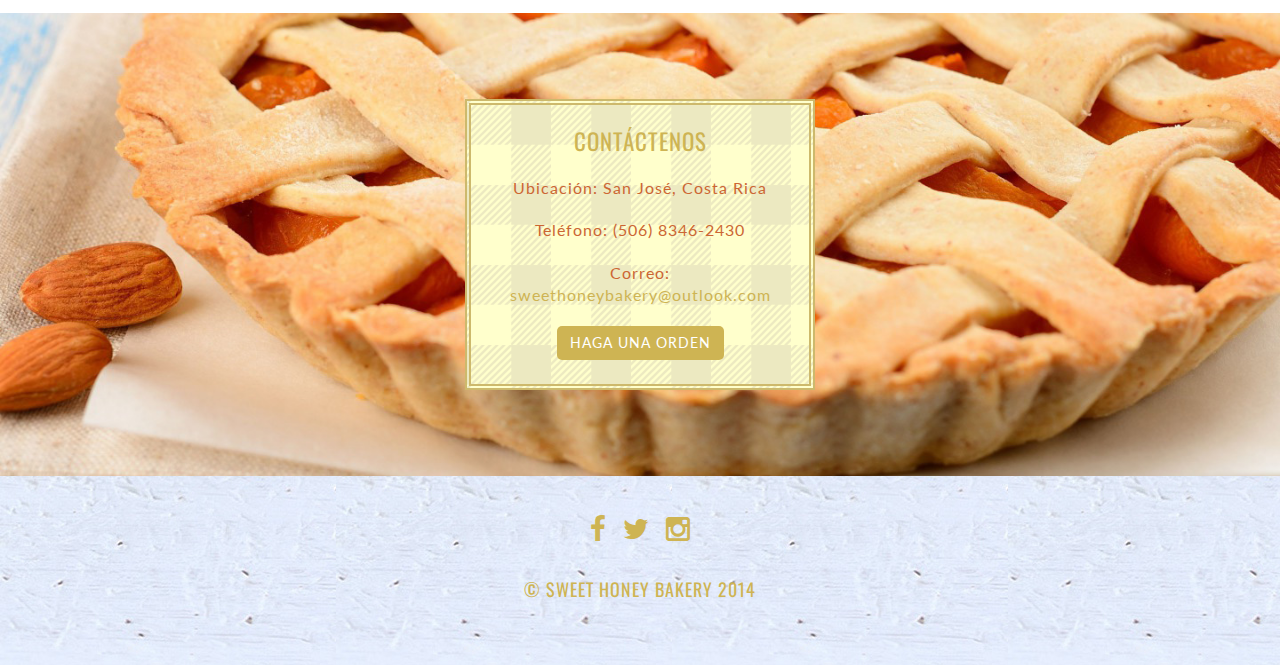
==== commit d2c4ed0e: "Correción de palabra" ====
--- a/index.html
+++ b/index.html
@@ -89,7 +89,7 @@
 						Nuestra empresa inició alrededor del 2012, siendo tan solo unos jovenes con ansias de avanzar y ser
 						aún mejores para la sociedad fundamos Sweet Honey Bakery.
 						Una pastelería dedicada a hacer cosas deliciosas, personalizadas y en constante mejoría para 
-						poer llegar a todo el público.
+						poder llegar a todo el público.
 					</p>
 					<p>
 						Nosotros los fundadores somos:
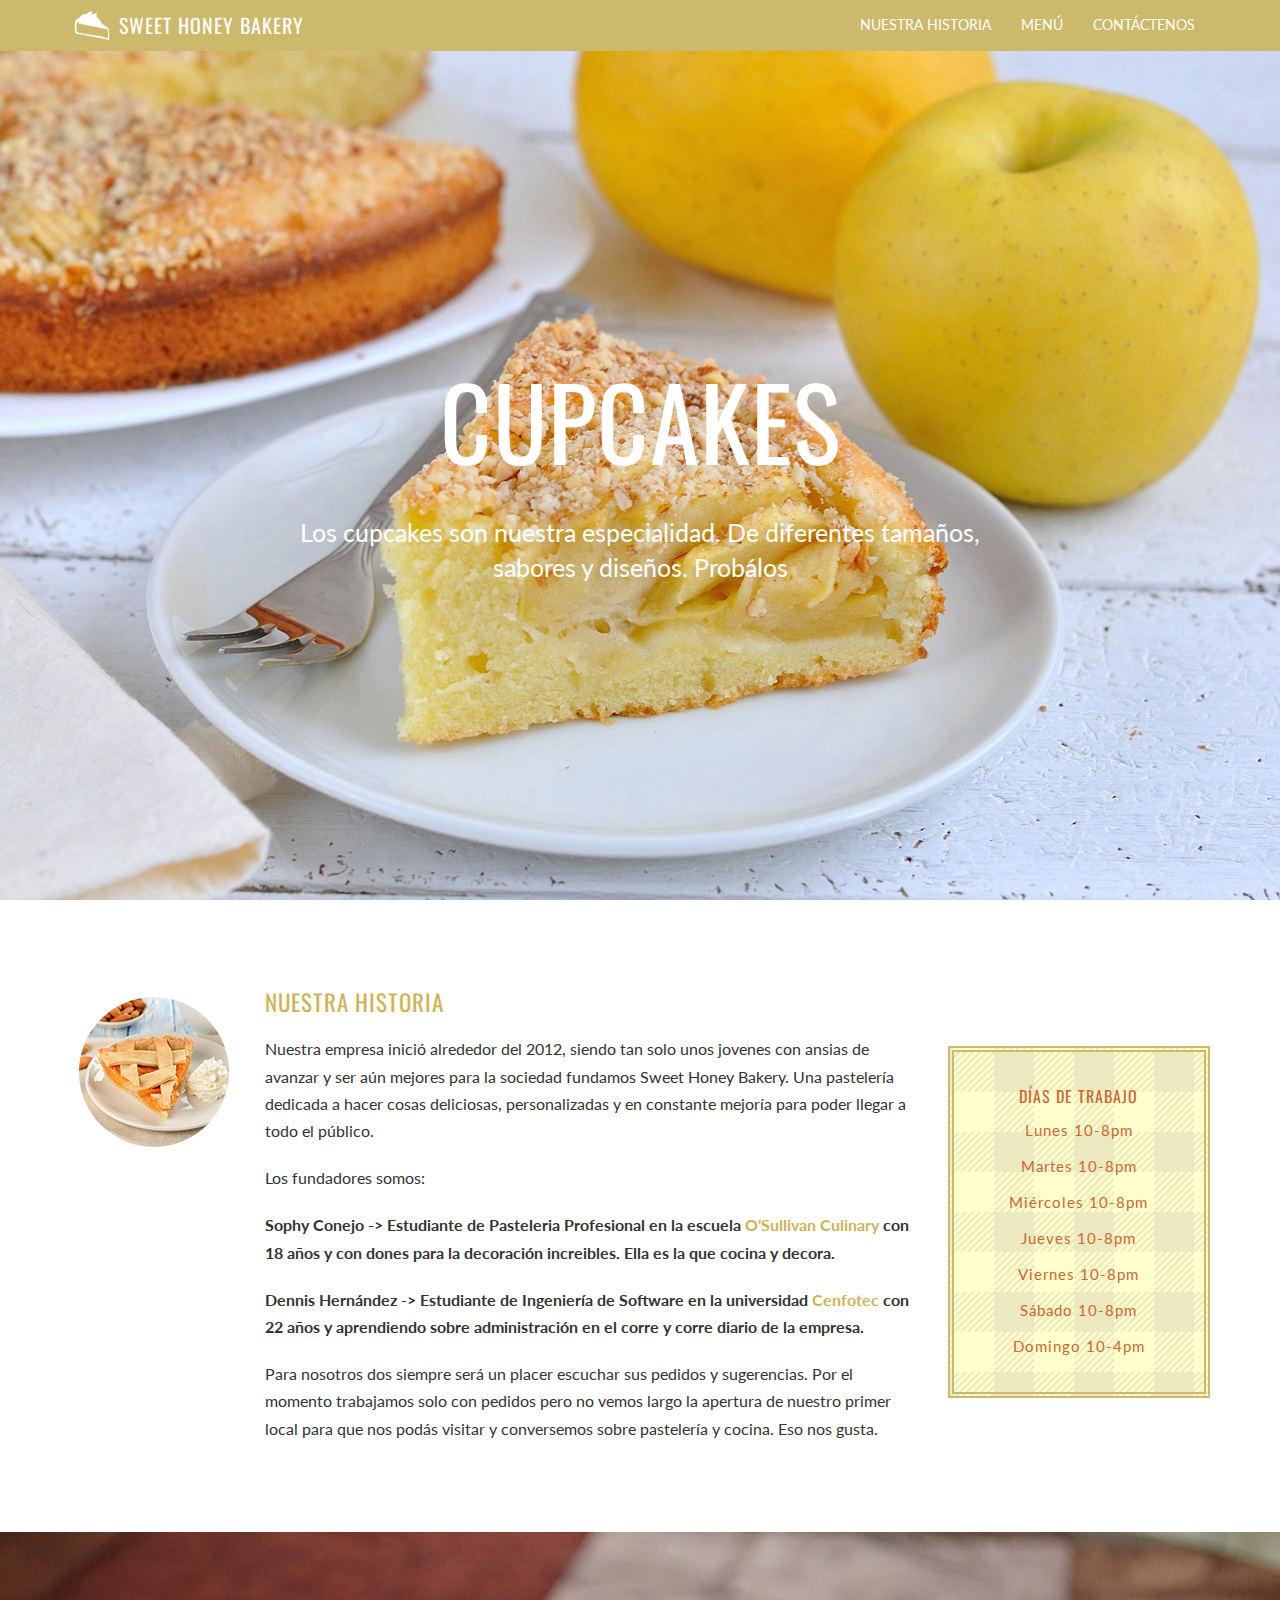
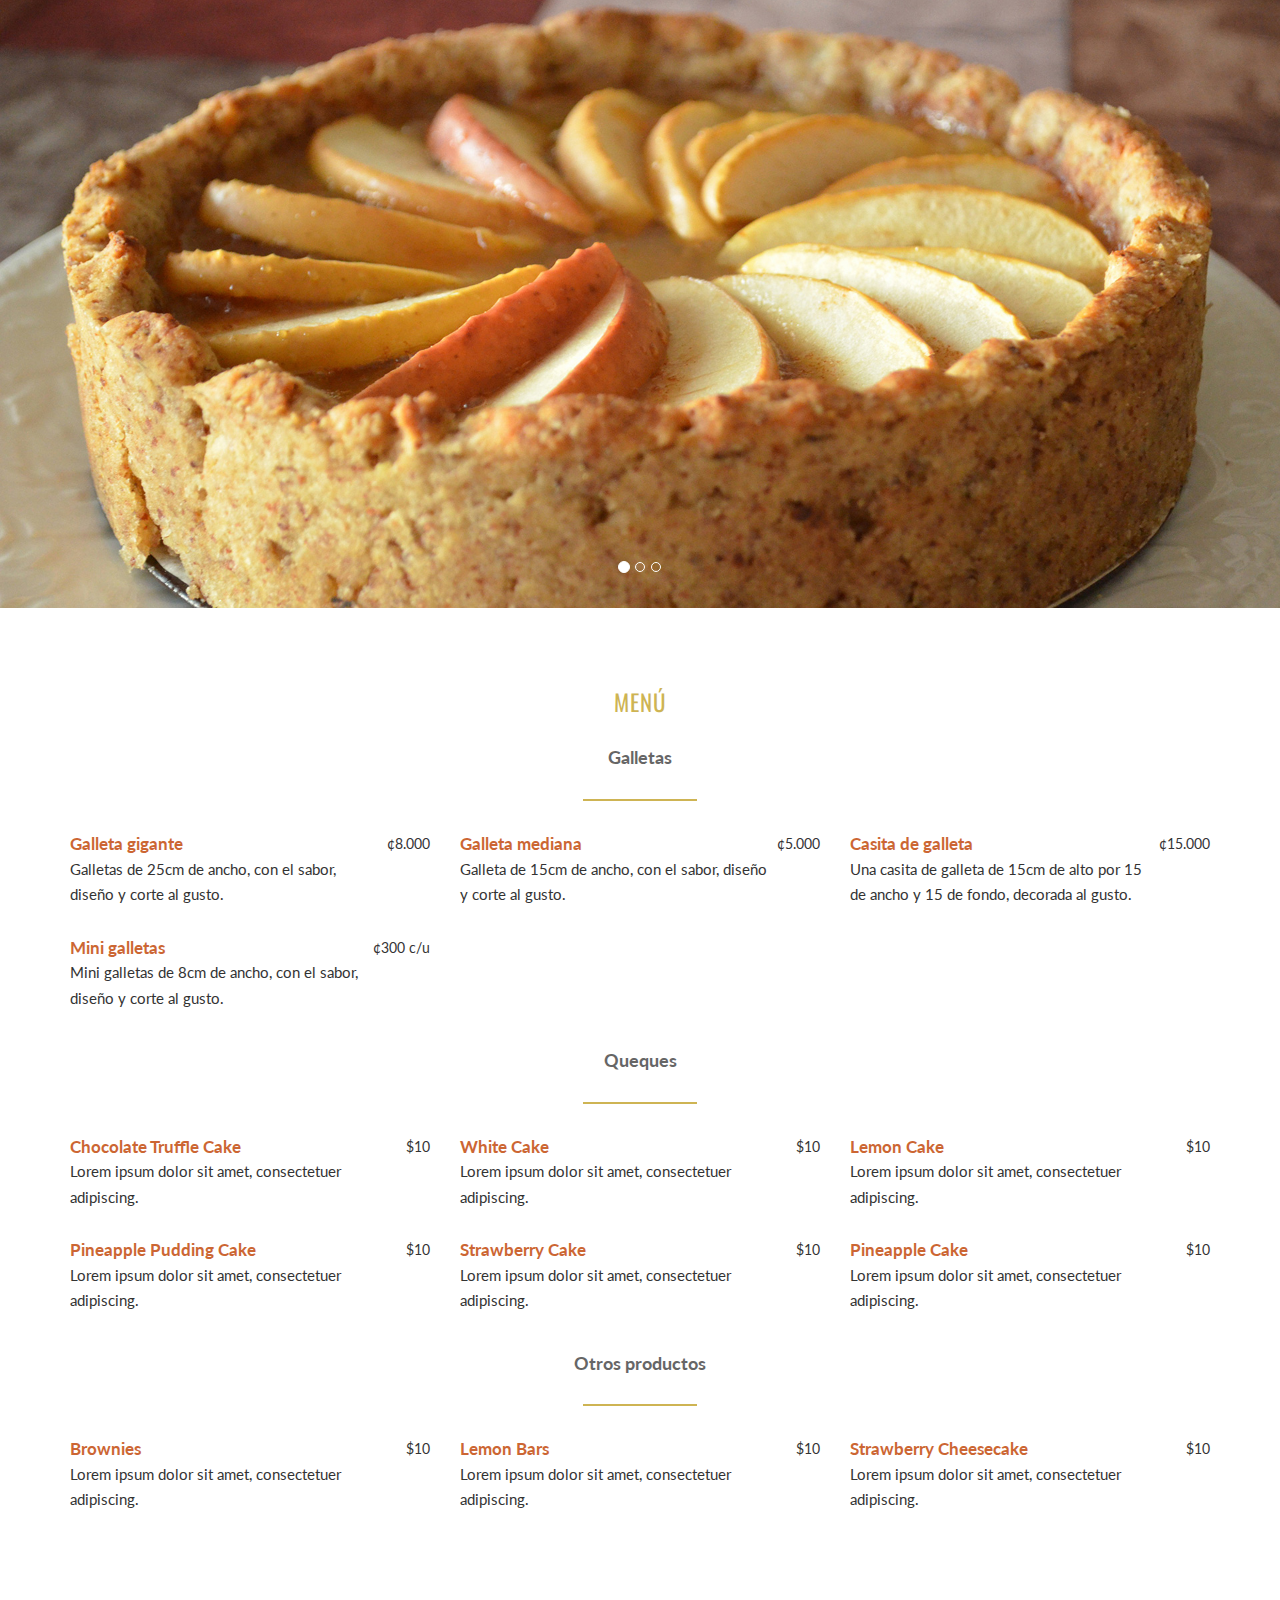
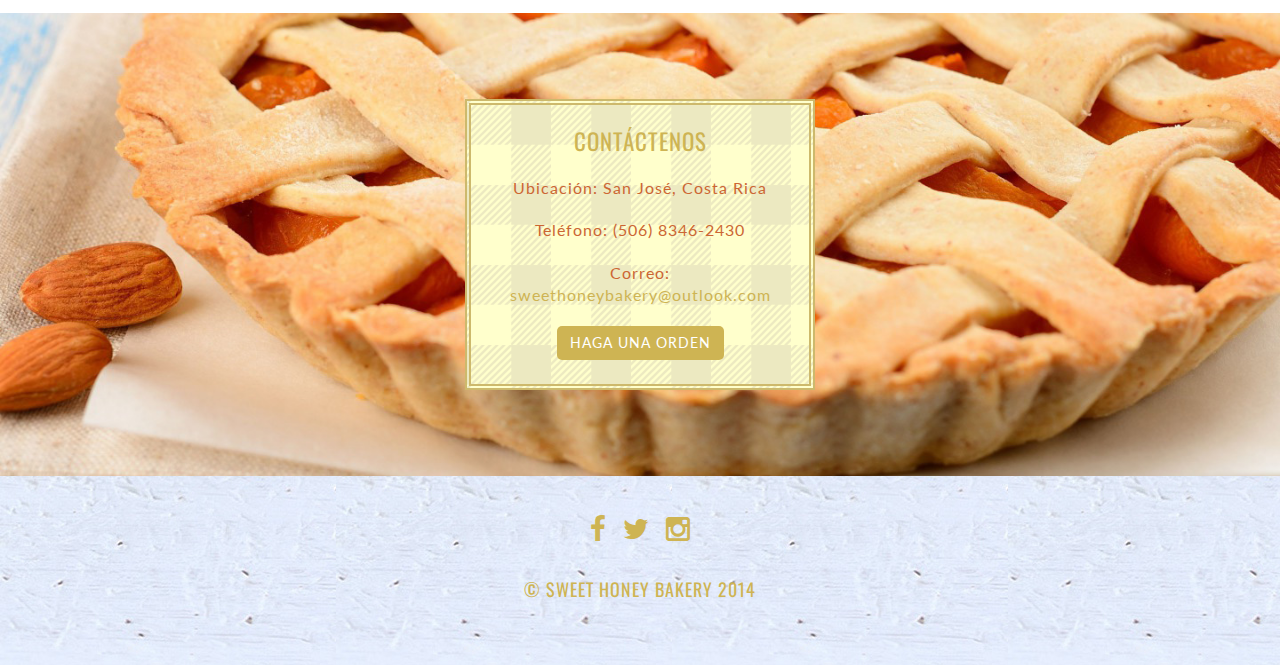
==== commit 1764bf79: "Arreglado el titulo" ====
--- a/index.html
+++ b/index.html
@@ -92,11 +92,11 @@
 						poder llegar a todo el público.
 					</p>
 					<p>
-						Nosotros los fundadores somos:
+						Los fundadores somos:
 					</p>
 					<p>
 						<strong>
-							Sophy Conejo -> Estudiante de Pasteleria Profesional en la escuela: 
+							Sophy Conejo -> Estudiante de Pasteleria Profesional en la escuela
 							<a href="https://www.facebook.com/osullivanculinary" target="_blank">
 								O'Sullivan Culinary
 							</a>
@@ -105,7 +105,7 @@
 					</p>
 					<p>
 						<strong>
-							Dennis Hernández -> Estudiante de Ingeniería de Software en la universidad:
+							Dennis Hernández -> Estudiante de Ingeniería de Software en la universidad
 							<a href="https://www.facebook.com/osullivanculinary" target="_blank">
 								Cenfotec
 							</a>
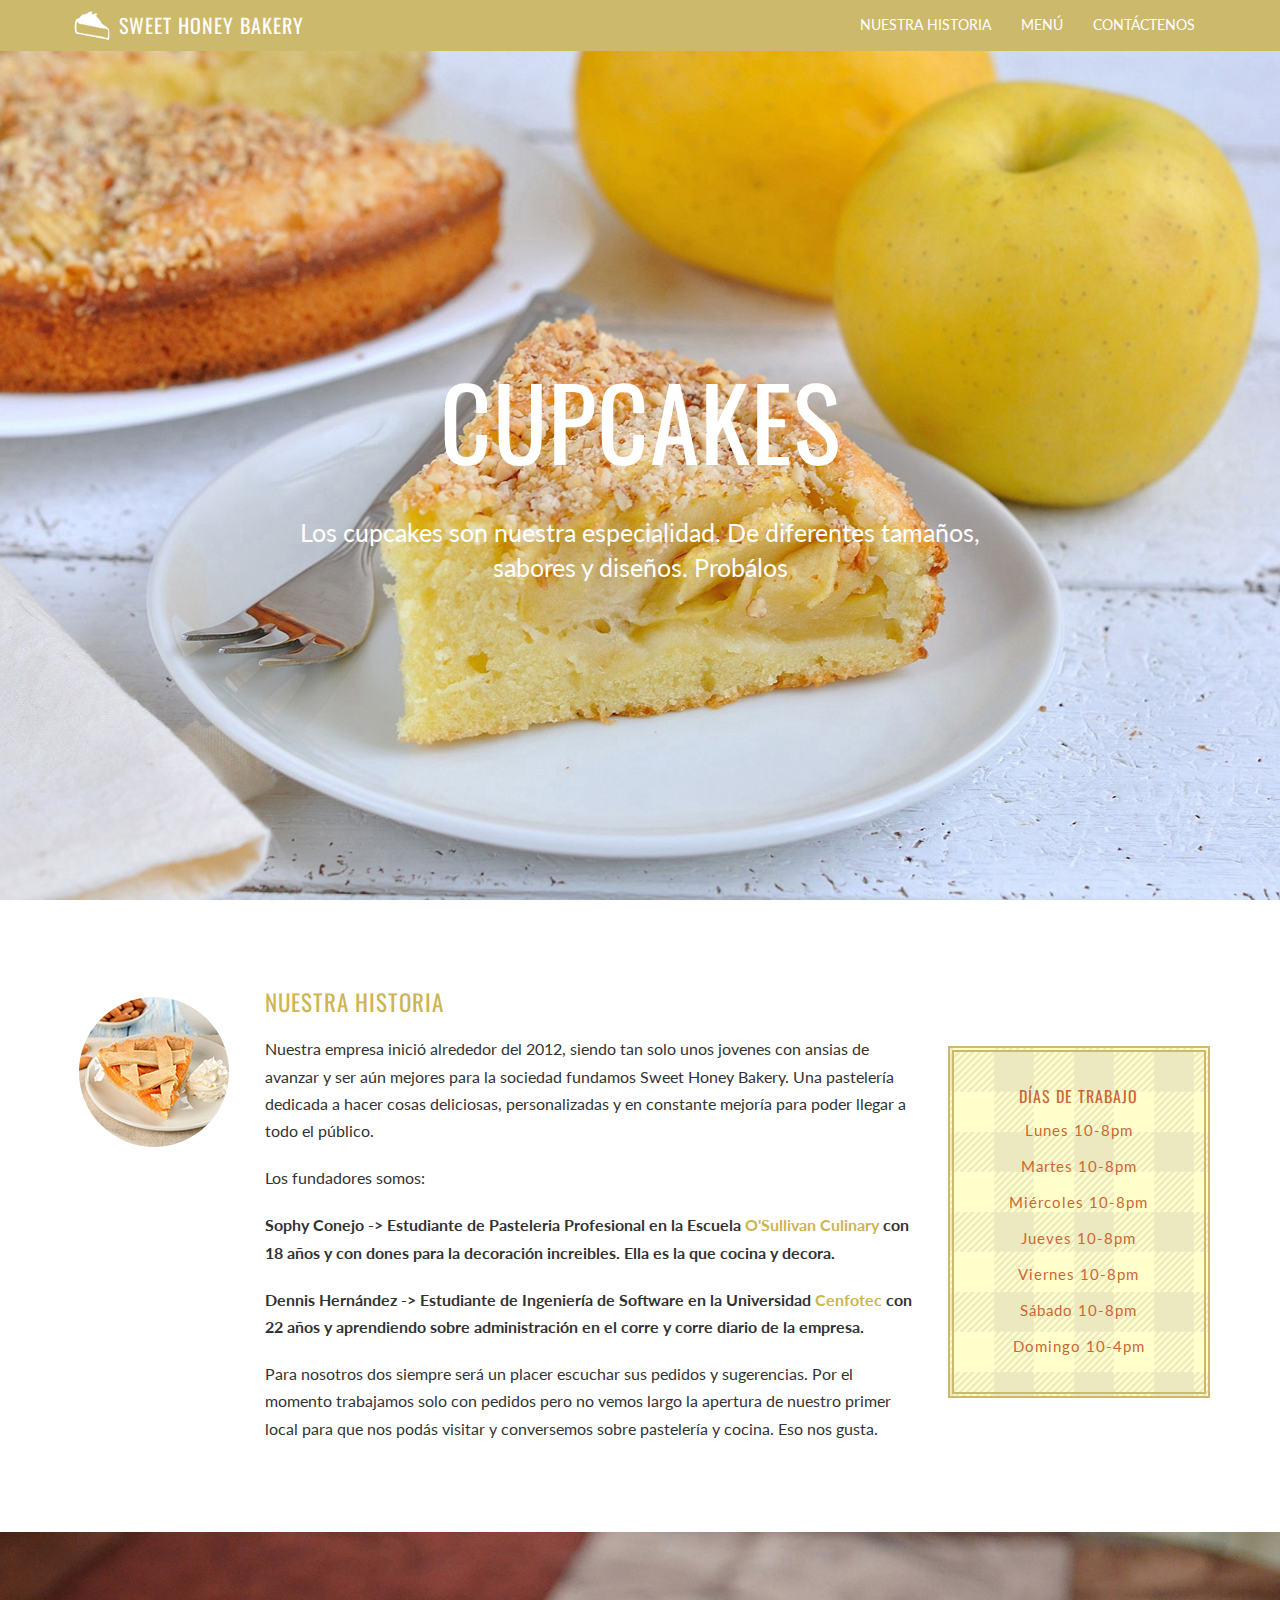
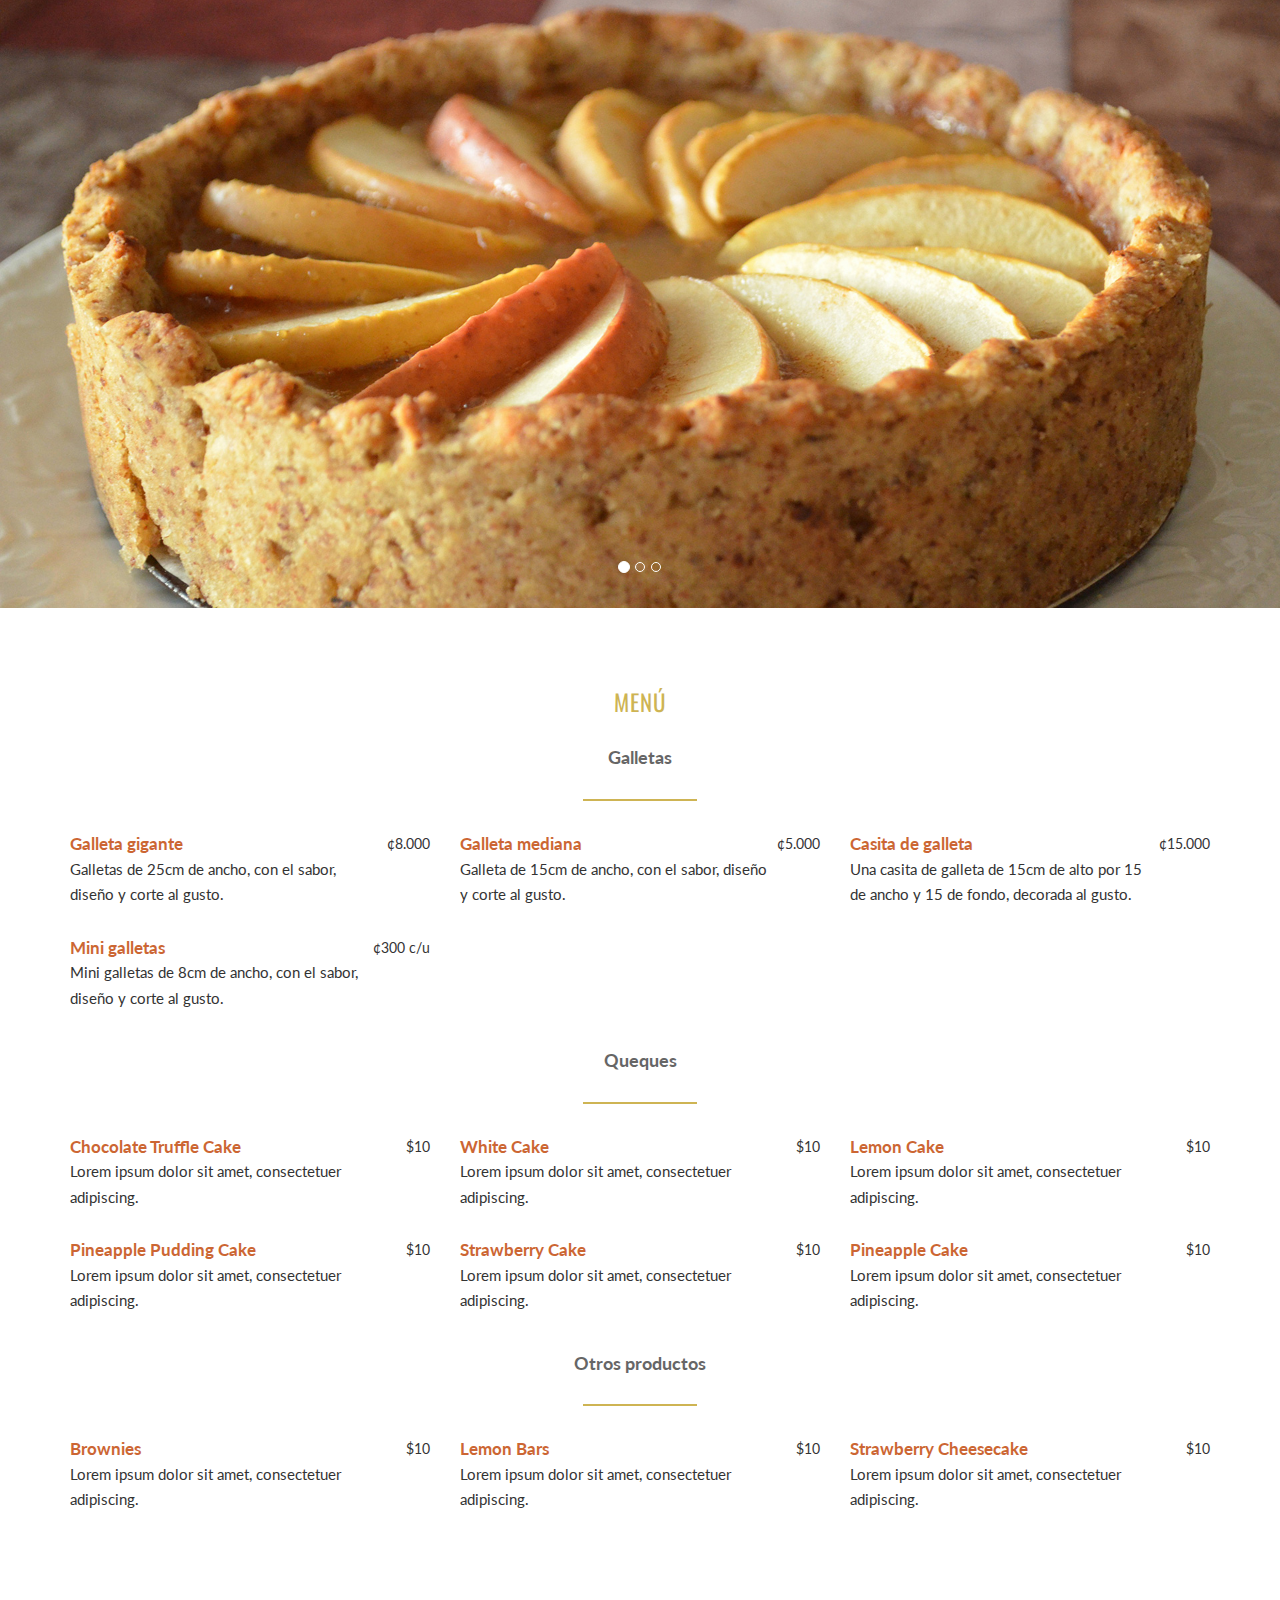
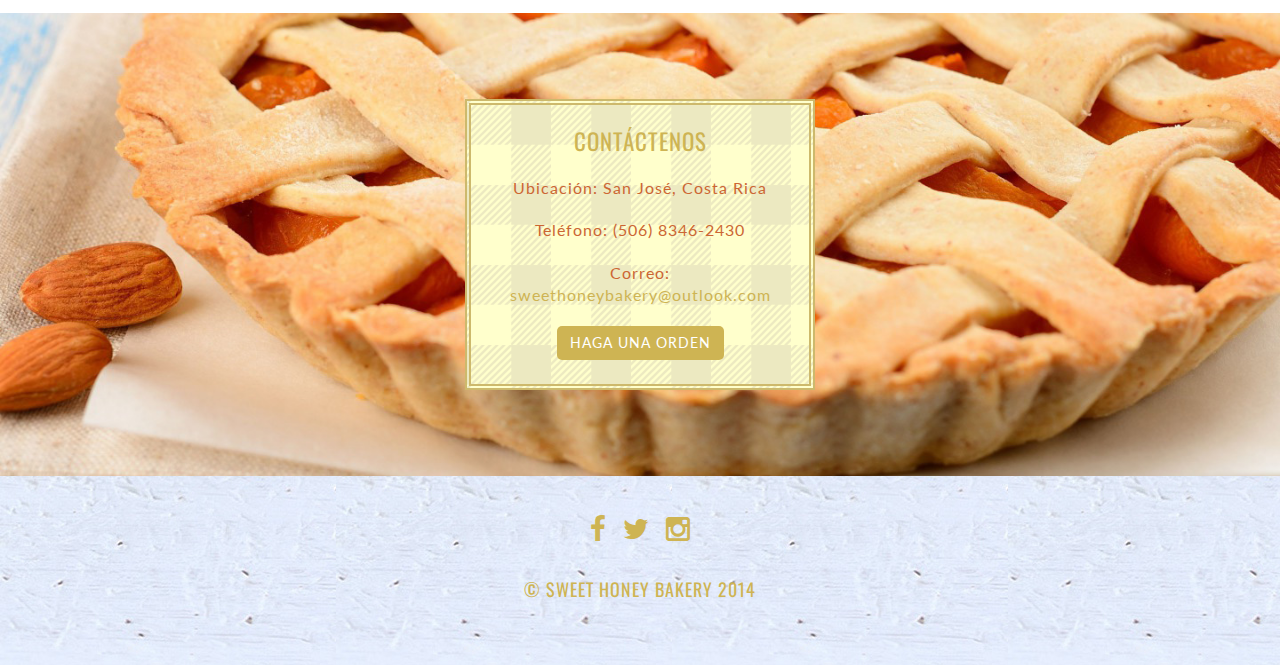
==== commit 840b5234: "Palabrillas" ====
--- a/index.html
+++ b/index.html
@@ -96,7 +96,7 @@
 					</p>
 					<p>
 						<strong>
-							Sophy Conejo -> Estudiante de Pasteleria Profesional en la escuela
+							Sophy Conejo -> Estudiante de Pasteleria Profesional en la Escuela
 							<a href="https://www.facebook.com/osullivanculinary" target="_blank">
 								O'Sullivan Culinary
 							</a>
@@ -105,7 +105,7 @@
 					</p>
 					<p>
 						<strong>
-							Dennis Hernández -> Estudiante de Ingeniería de Software en la universidad
+							Dennis Hernández -> Estudiante de Ingeniería de Software en la Universidad
 							<a href="https://www.facebook.com/osullivanculinary" target="_blank">
 								Cenfotec
 							</a>
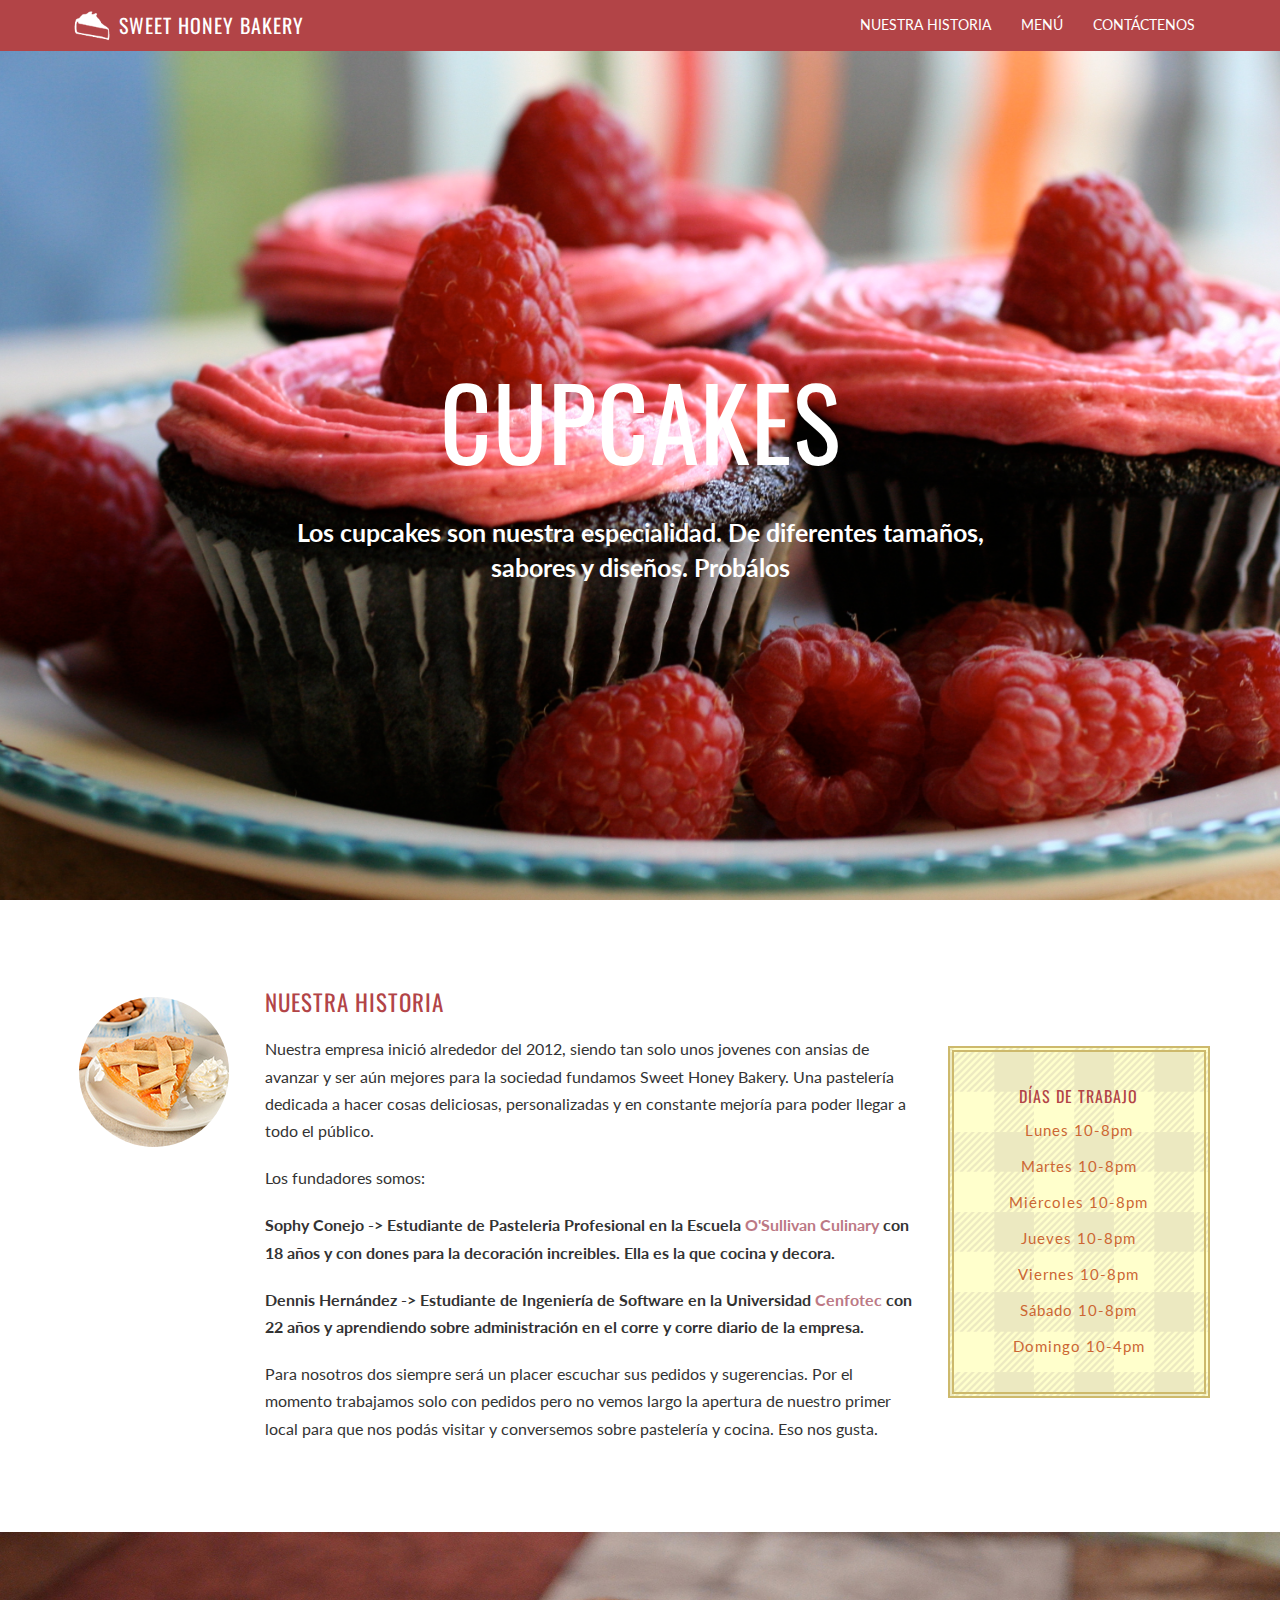
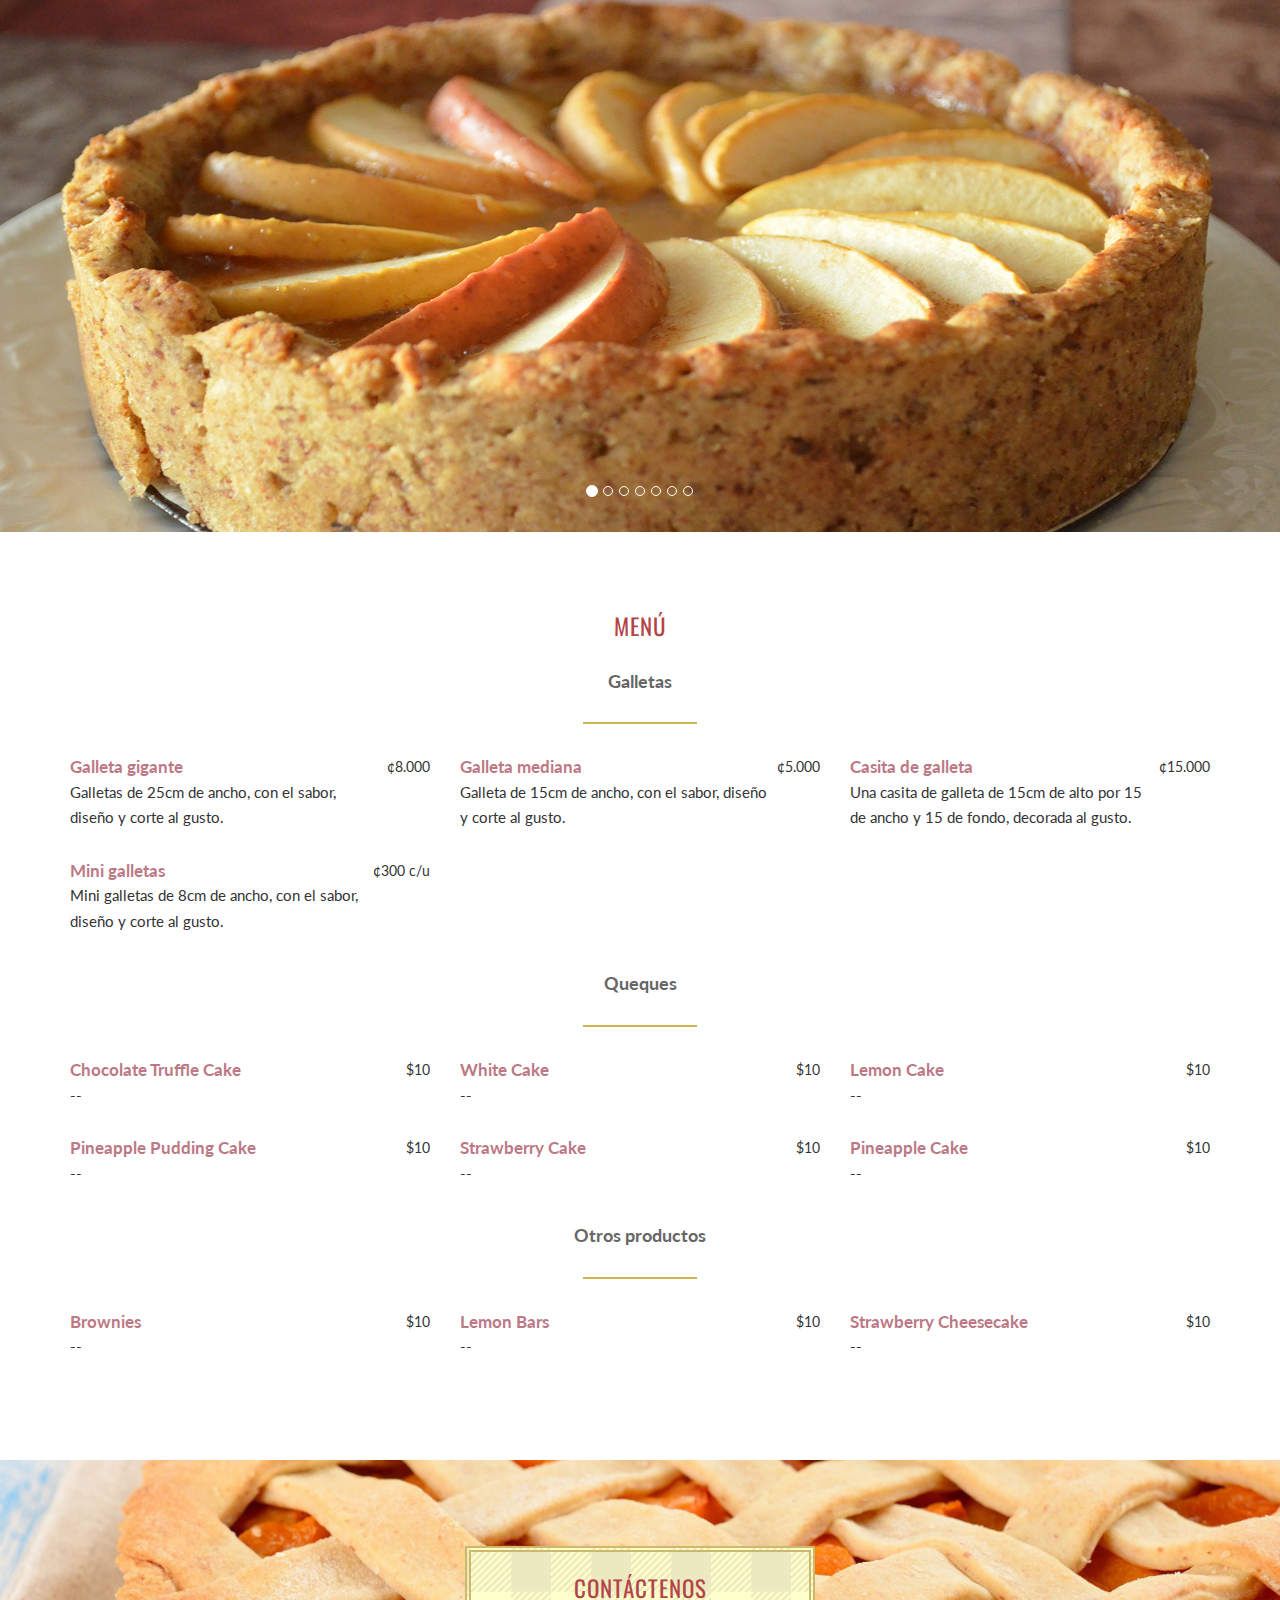
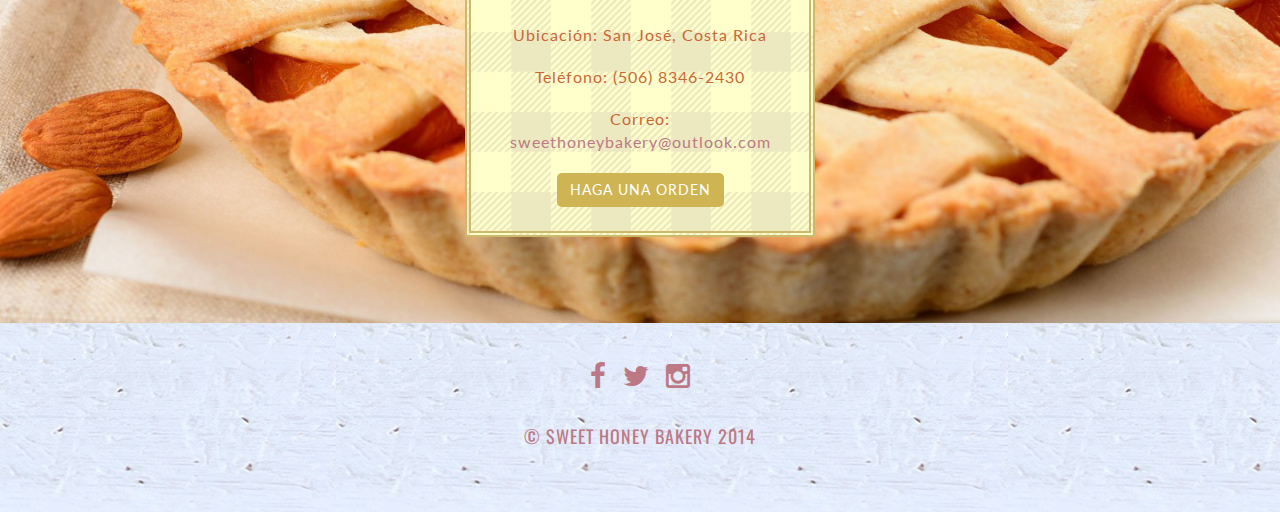
==== commit 5a19b5fd: "Update site" ====
--- a/index.html
+++ b/index.html
@@ -159,17 +159,37 @@
 					</li> 
 					<li data-target="#header-carousel" data-slide-to="2">
 					</li>
+					<li data-target="#header-carousel" data-slide-to="3">
+					</li>
+					<li data-target="#header-carousel" data-slide-to="4">
+					</li>
+					<li data-target="#header-carousel" data-slide-to="5">
+					</li>
+					<li data-target="#header-carousel" data-slide-to="6">
+					</li>
 				</ol>   				
 				<div class="carousel-inner">    				
 					<div class="item active"> 
 						<img src="img/photo2.jpg" alt="photo">   
 					</div>
 					<div class="item">    
-						<img src="img/photo3.jpg" alt="photo">      
+						<img src="img/photo8.jpg" alt="photo">      
 					</div> 				
 					<div class="item">    
 						<img src="img/photo4.jpg" alt="photo">      
-					</div> 				
+					</div> 
+					<div class="item">
+						<img src="img/photo6.jpg" alt="photo">      
+					</div> 	
+					<div class="item">
+						<img src="img/photo7.jpg" alt="photo">      
+					</div> 	
+					<div class="item">
+						<img src="img/photo9.jpg" alt="photo">      
+					</div> 	
+					<div class="item">
+						<img src="img/photo10.jpg" alt="photo">      
+					</div> 						
 				</div>   
 			</div>
 		</div>
@@ -251,14 +271,14 @@
 							<div class="price">$10</div>
 						</div>
 						<div class="description">
-							Lorem ipsum dolor sit amet, consectetuer adipiscing.
+							--
 						</div>
 						<div class="menu-heading">
 							Pineapple Pudding Cake
 							<div class="price">$10</div>
 						</div>
 						<div class="description">
-							Lorem ipsum dolor sit amet, consectetuer adipiscing.
+							--
 						</div>				
 					</div>
 				</div>
@@ -271,14 +291,14 @@
 							<div class="price">$10</div>
 						</div>
 						<div class="description">
-							Lorem ipsum dolor sit amet, consectetuer adipiscing.
+							--
 						</div>
 						<div class="menu-heading">
 							Strawberry Cake
 							<div class="price">$10</div>
 						</div>
 						<div class="description">
-							Lorem ipsum dolor sit amet, consectetuer adipiscing.
+							--
 						</div>
 					</div>
 				</div>
@@ -291,14 +311,14 @@
 							<div class="price">$10</div>
 						</div>
 						<div class="description">
-							Lorem ipsum dolor sit amet, consectetuer adipiscing.
+							--
 						</div>
 						<div class="menu-heading">
 							Pineapple Cake
 							<div class="price">$10</div>
 						</div>
 						<div class="description">
-							Lorem ipsum dolor sit amet, consectetuer adipiscing.
+							--
 						</div>
 					</div>
 				</div>
@@ -318,7 +338,7 @@
 							<div class="price">$10</div>
 						</div>
 						<div class="description">
-							Lorem ipsum dolor sit amet, consectetuer adipiscing.
+							--
 						</div>
 					</div>
 				</div>
@@ -331,7 +351,7 @@
 							<div class="price">$10</div>
 						</div>
 						<div class="description">
-							Lorem ipsum dolor sit amet, consectetuer adipiscing.
+							--
 						</div>
 					</div>
 				</div>
@@ -344,7 +364,7 @@
 							<div class="price">$10</div>
 						</div>
 						<div class="description">
-							Lorem ipsum dolor sit amet, consectetuer adipiscing.
+							--
 						</div>
 					</div>
 				</div>
--- a/css/main.css
+++ b/css/main.css
@@ -44,7 +44,7 @@
 }
 
 h2{
-	color:#ceb453;
+	color:#B24447;
 	font-size:23px;
 	text-align:left;
 	font-weight:400;
@@ -57,7 +57,7 @@
 
 
 h3 {
-	color:#cc6633;
+	color:#B24447;
 	font-size:16px;
 	line-height:2em;
 	text-align:center;
@@ -86,7 +86,7 @@
 
 
 h4 {
-	color:#ceb453;
+	color:#B24447;
 	font-size:23px;
 	line-height:1.3em;
 	text-align:center;
@@ -118,7 +118,7 @@
 	font-size:18px;
 	margin-top:30px;
 	line-height:1.7em;
-	color:#ceb453;
+	color:#BC7985;
 	text-align:center;
 
 
@@ -126,7 +126,7 @@
 
 
 a {
-	color:#ceb453;
+	color:#BC7985;
     -webkit-transition: all .2s ease-in-out;
     -moz-transition: all .2s ease-in-out;
     transition: all .2s ease-in-out;
@@ -134,7 +134,7 @@
 
 
 a:hover {
-	color:#cc6633;
+	color:#ceb453;
 }
 
 
@@ -155,7 +155,7 @@
     margin-bottom: 0;
     text-transform: uppercase;
 	font-family: 'Lato', sans-serif;
-    background-color:#cdb96c;
+    background-color:#B24447;
 
 }
 
@@ -243,8 +243,7 @@
 	padding:20px;
 	line-height:1.4em;
 	font-family: 'Lato', sans-serif;
-	font-weight:400;   
-
+	font-weight:bold;
 }
 
 
@@ -313,6 +312,13 @@
   -o-transition-property: opacity;
   transition-property: opacity;
 }
+
+.carousel-fade .carousel-inner .item img{
+	min-height:600px;
+	max-height:600px;
+	min-width:100%;
+	max-width:100%;
+}
 .carousel-fade .carousel-inner .active{
   opacity: 1;
 }
@@ -369,7 +375,7 @@
 .menu-heading { 
 	text-align:left;
 	font-weight:700;
-	color:#cc6633;
+	color:#BC7985;
 	font-size:17px;
 	font-family: 'Lato', sans-serif;
 	letter-spacing:0;   
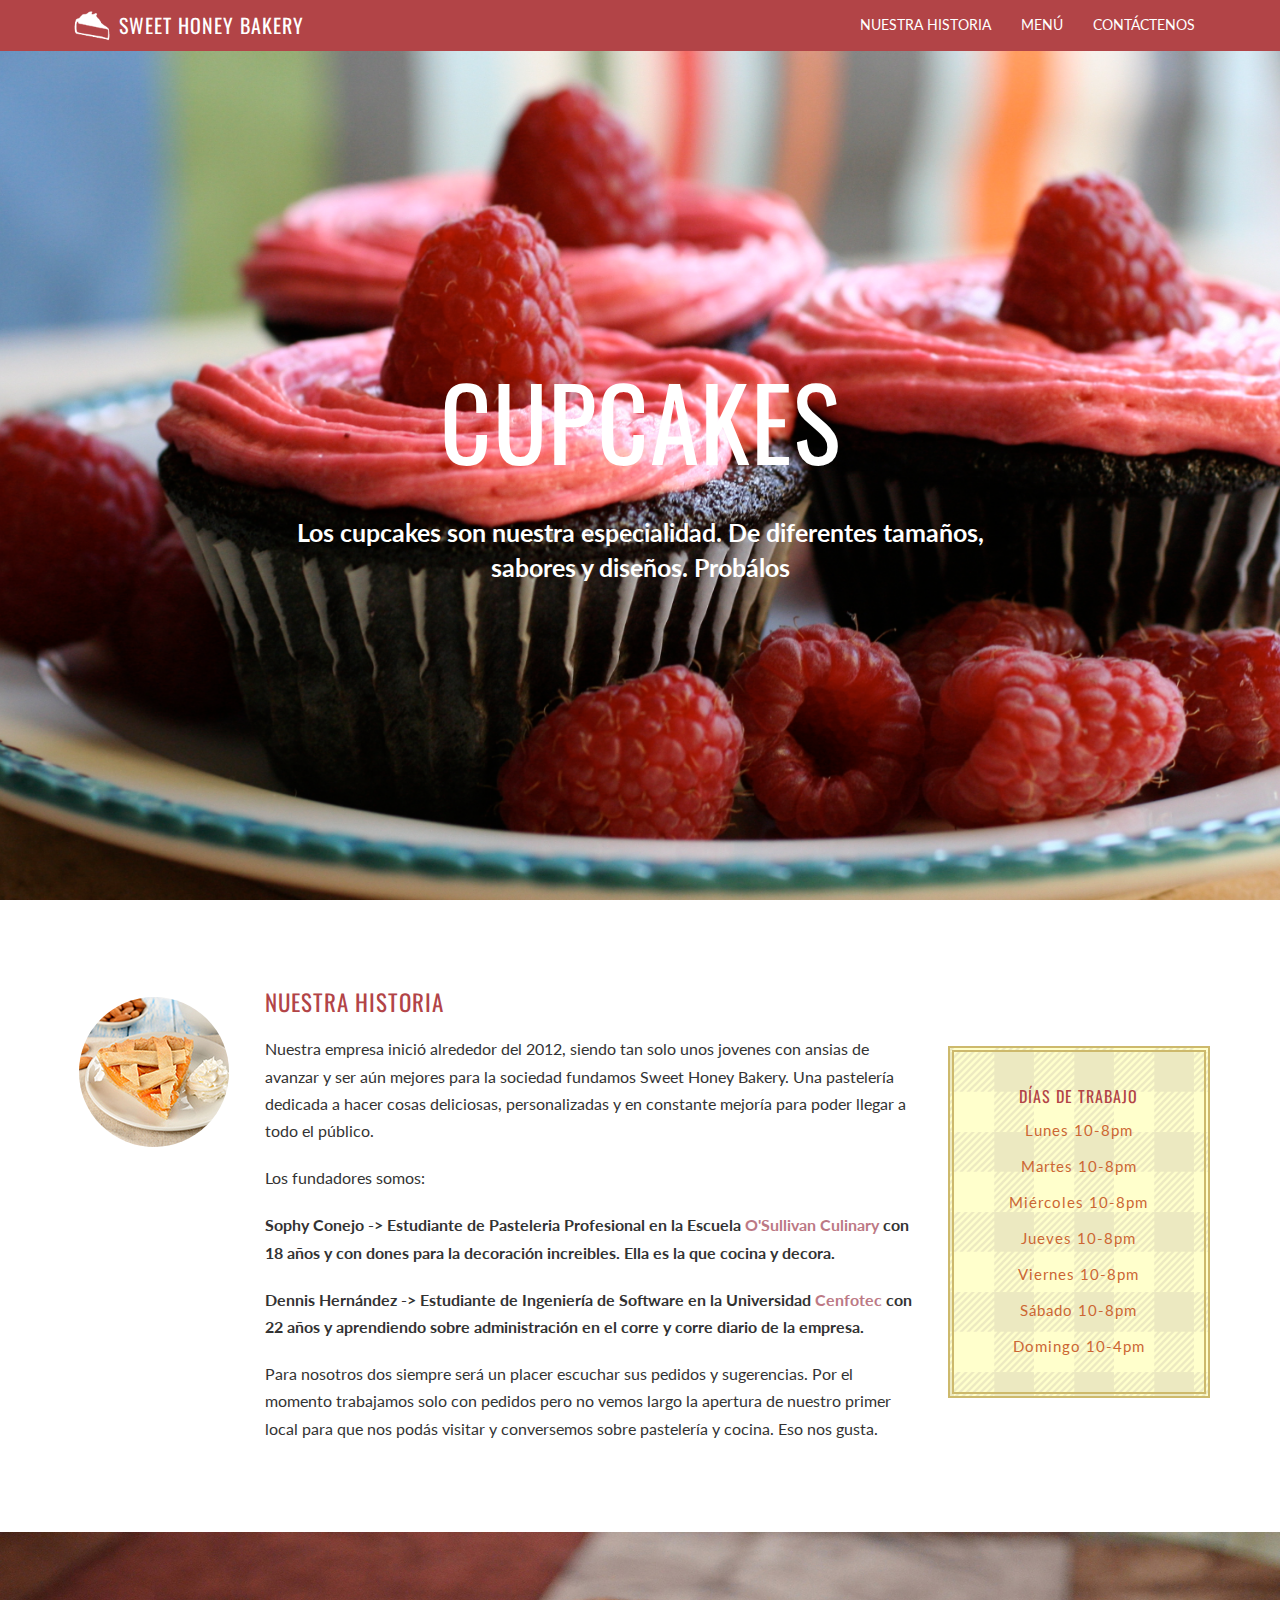
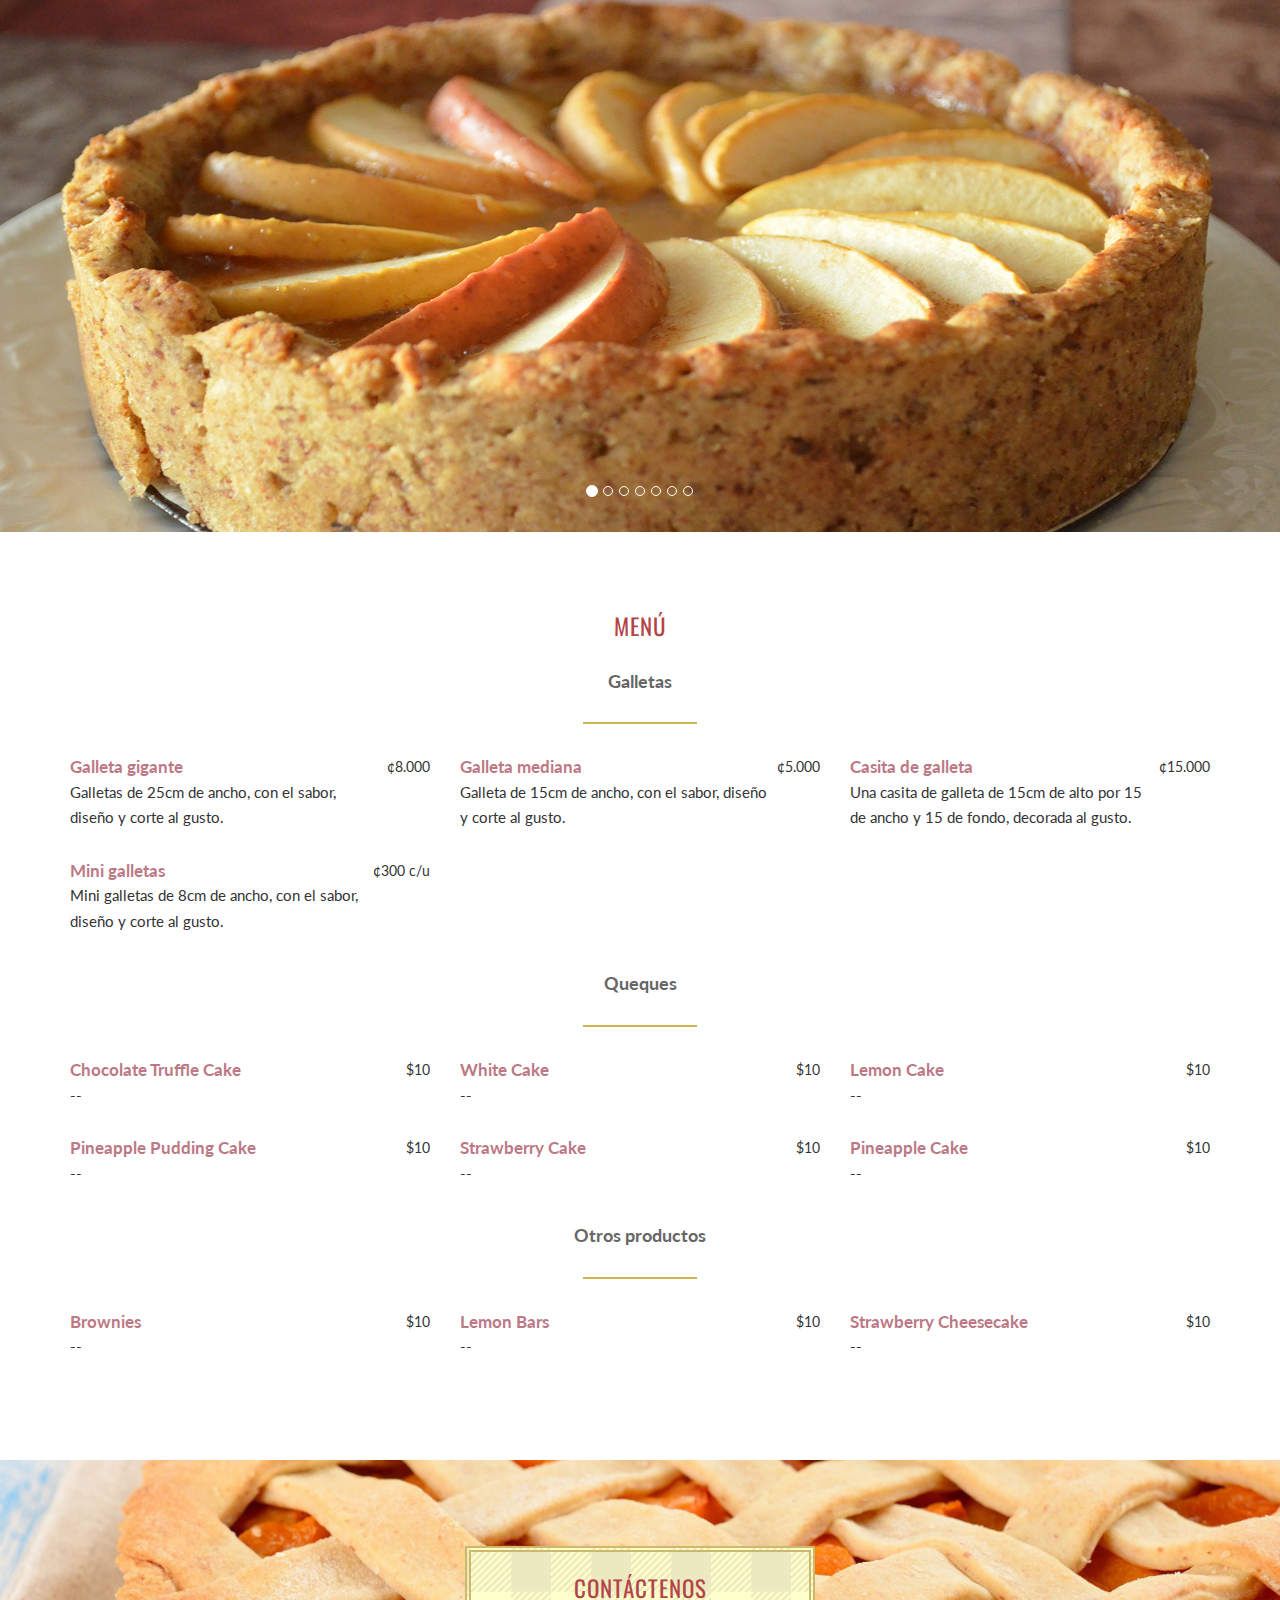
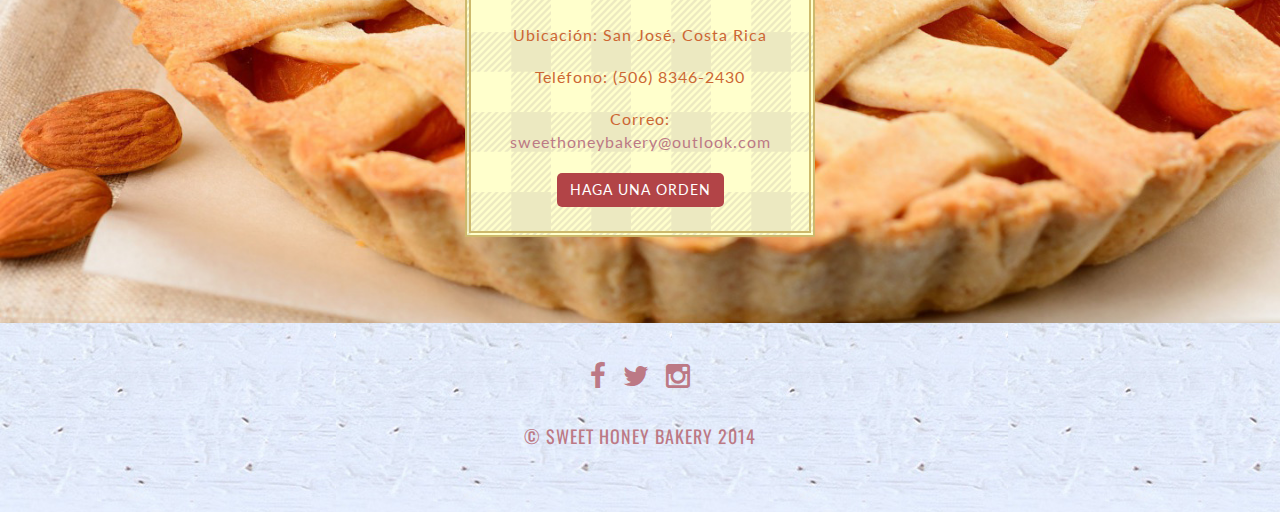
==== commit 0b748f2f: "Update site and delete some files" ====
--- a/index.html
+++ b/index.html
@@ -373,8 +373,8 @@
 		</div>
 		<!-- End Menu Section -->
 		<!-- Start Contact Section -->
-		<div id="visit" class="content-section text-center">
-			<div class="visit-section">
+		<div class="content-section text-center">
+			<div id="visit" class="visit-section">
 				<div class="container">
 					<div class="col-md-4 col-sm-4 col-xs-10 col-lg-offset-4">
 						<div class="visit-box">
--- a/css/main.css
+++ b/css/main.css
@@ -447,7 +447,7 @@
 
 .contact-btn{
 	color: #fff;
-	background-color:#ceb453;
+	background-color:#B24447;
 	margin-bottom:12px;
 	border-radius:5px;
 	text-transform: uppercase;
@@ -460,7 +460,7 @@
 }
 .contact-btn:hover{
 	color:white;
-	background-color:#993300;
+	background-color:#ceb453;
 
 
 }
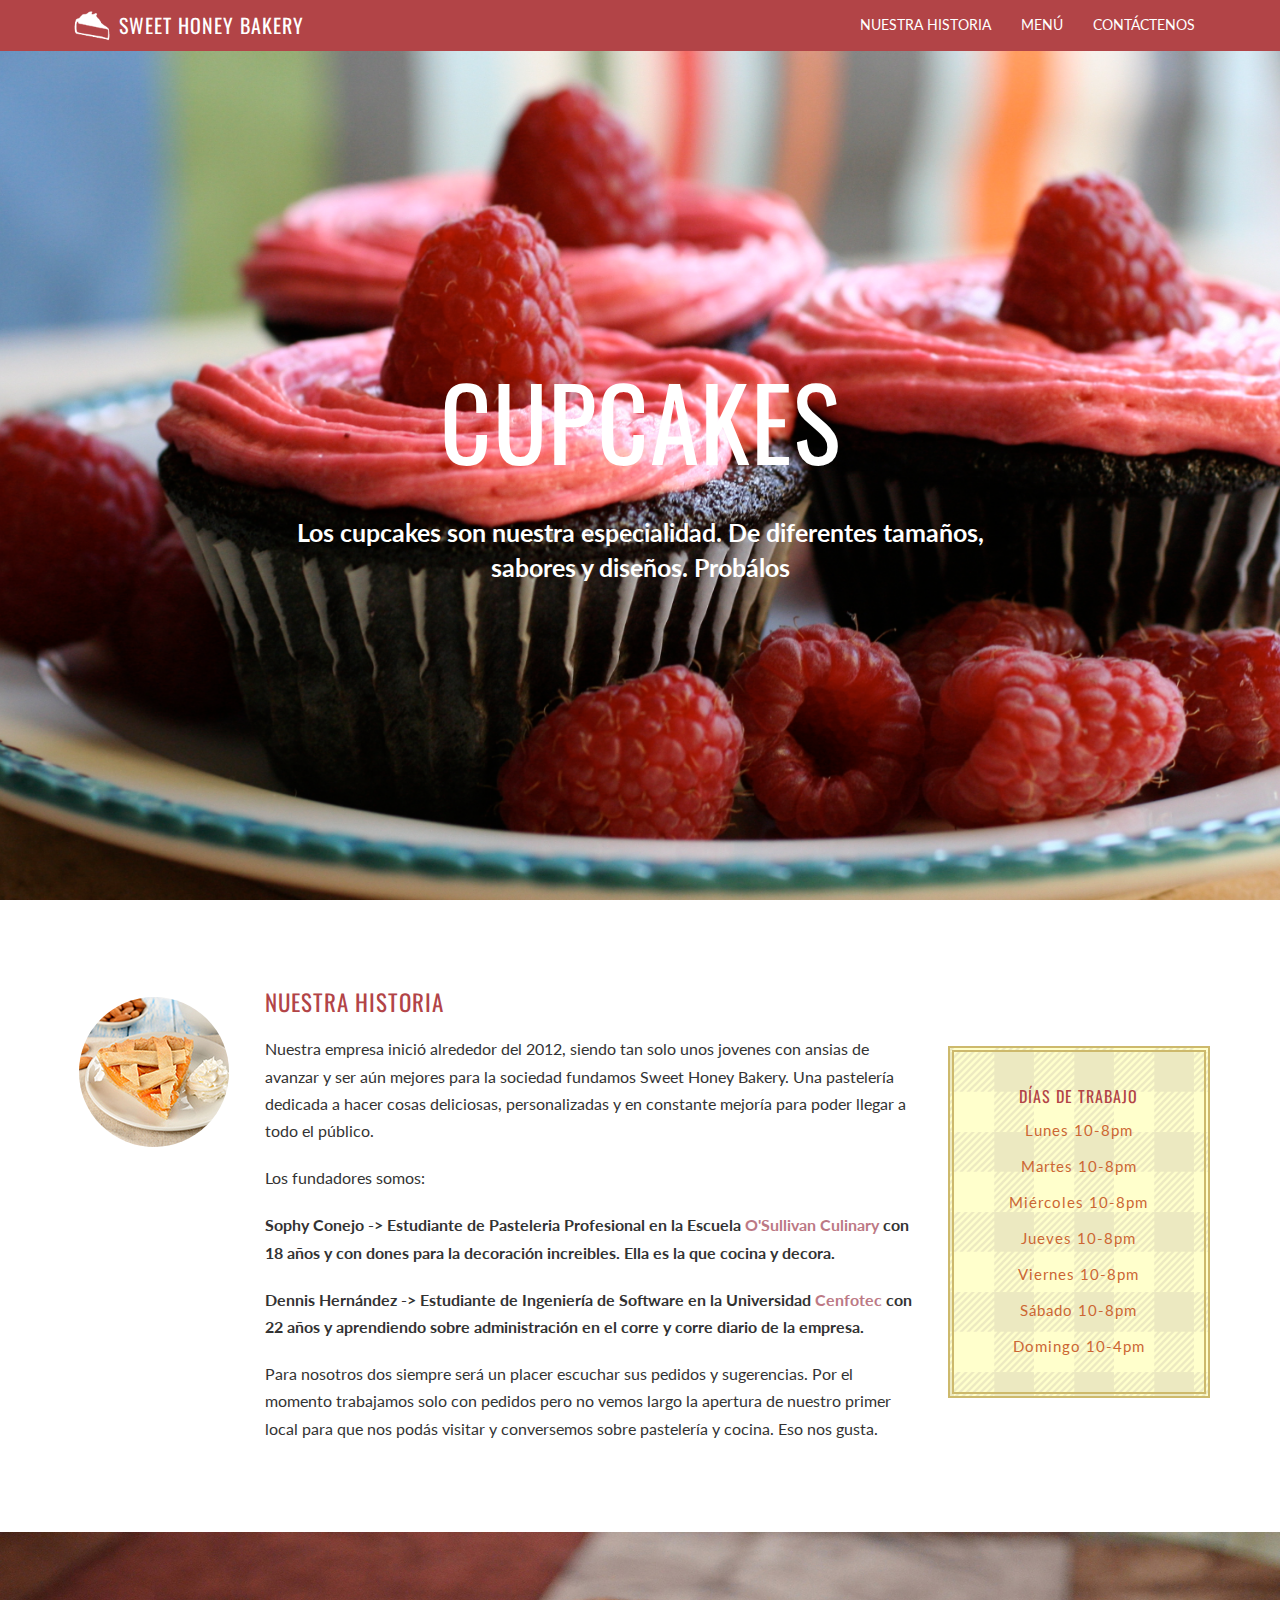
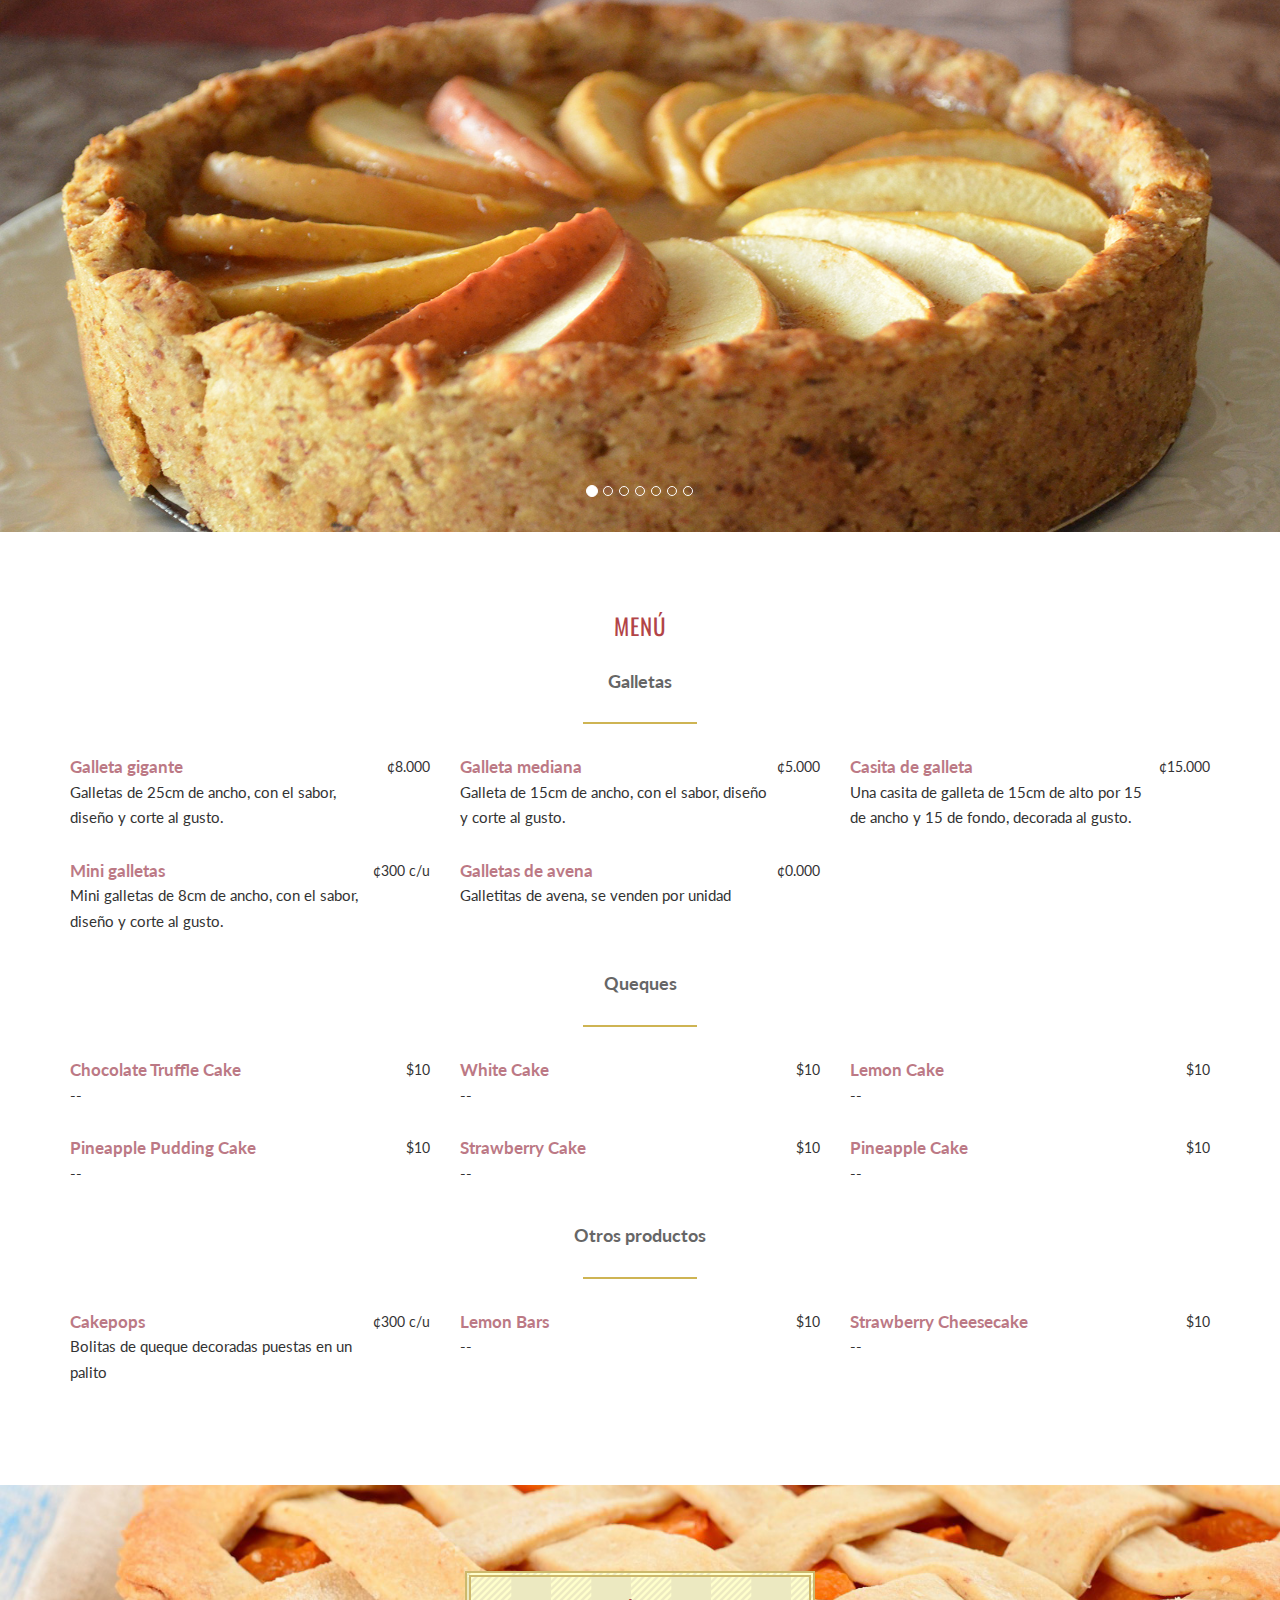
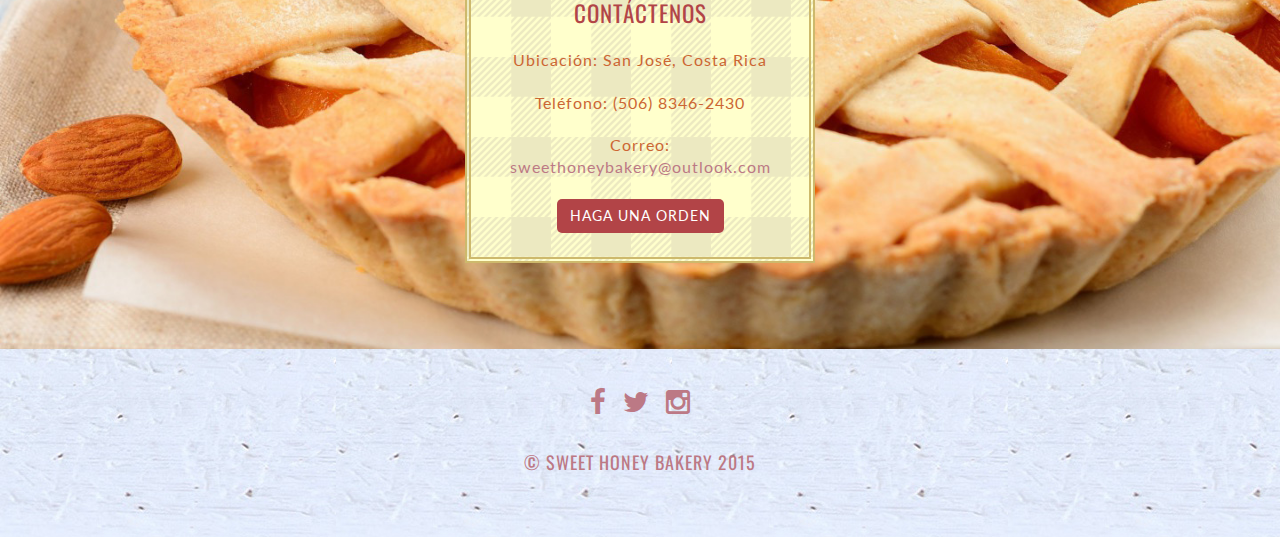
==== commit 7d0d0c17: "actualizado los productos" ====
--- a/index.html
+++ b/index.html
@@ -240,6 +240,13 @@
 						<div class="description">
 							Galleta de 15cm de ancho, con el sabor, diseño y corte al gusto.
 						</div>
+						<div class="menu-heading">
+							Galletas de avena
+							<div class="price">¢0.000</div>
+						</div>
+						<div class="description">
+							Galletitas de avena, se venden por unidad
+						</div>
 					</div>
 				</div>
 				<!--/Menu column2-->
@@ -334,11 +341,11 @@
 				<div class="col-md-4 col-sm-4">			
 					<div class="menu-content">			
 						<div class="menu-heading">
-							Brownies
-							<div class="price">$10</div>
-						</div>
-						<div class="description">
-							--
+							Cakepops
+							<div class="price">¢300 c/u</div>
+						</div>
+						<div class="description">
+							Bolitas de queque decoradas puestas en un palito
 						</div>
 					</div>
 				</div>
@@ -419,7 +426,7 @@
 				</a>
 			</div>
 			<h6>
-				&copy; Sweet Honey Bakery 2014
+				&copy; Sweet Honey Bakery 2015
 			</h6>
 		</footer>
 		<!-- End Footer -->
